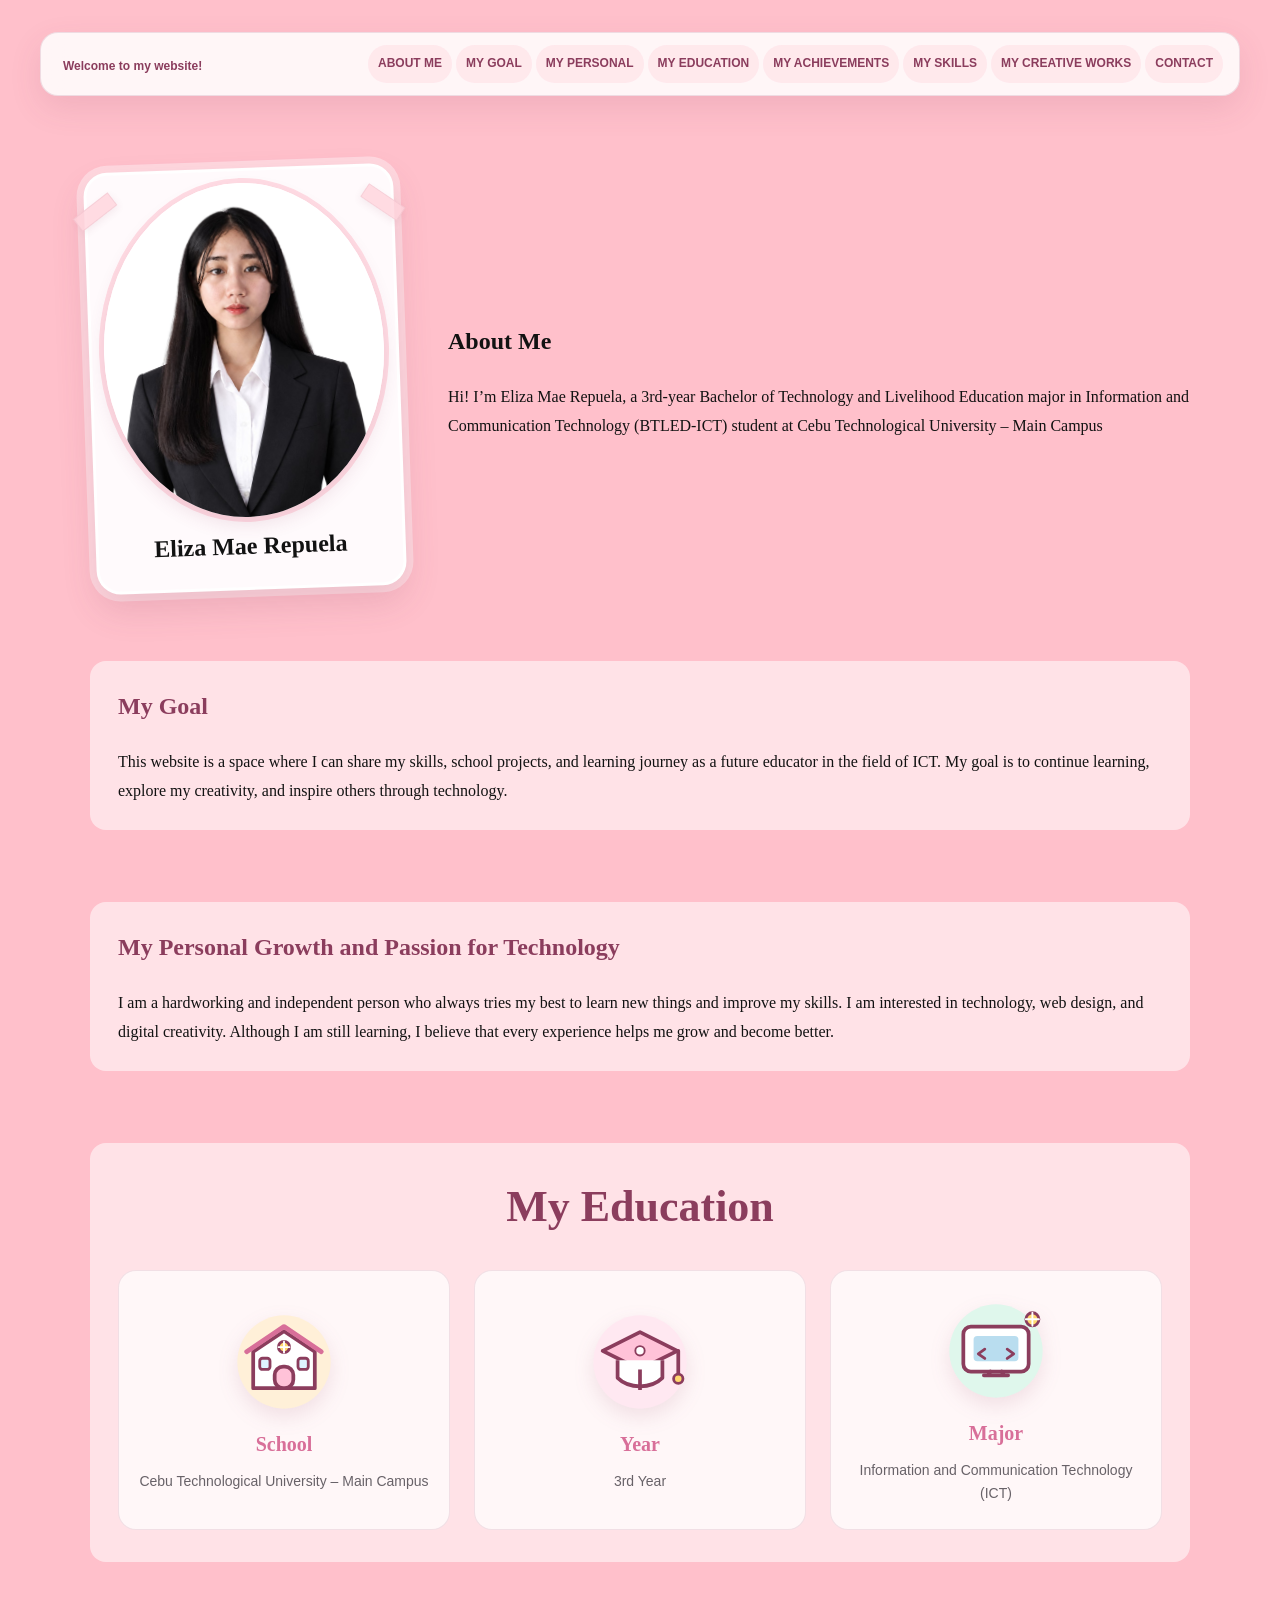
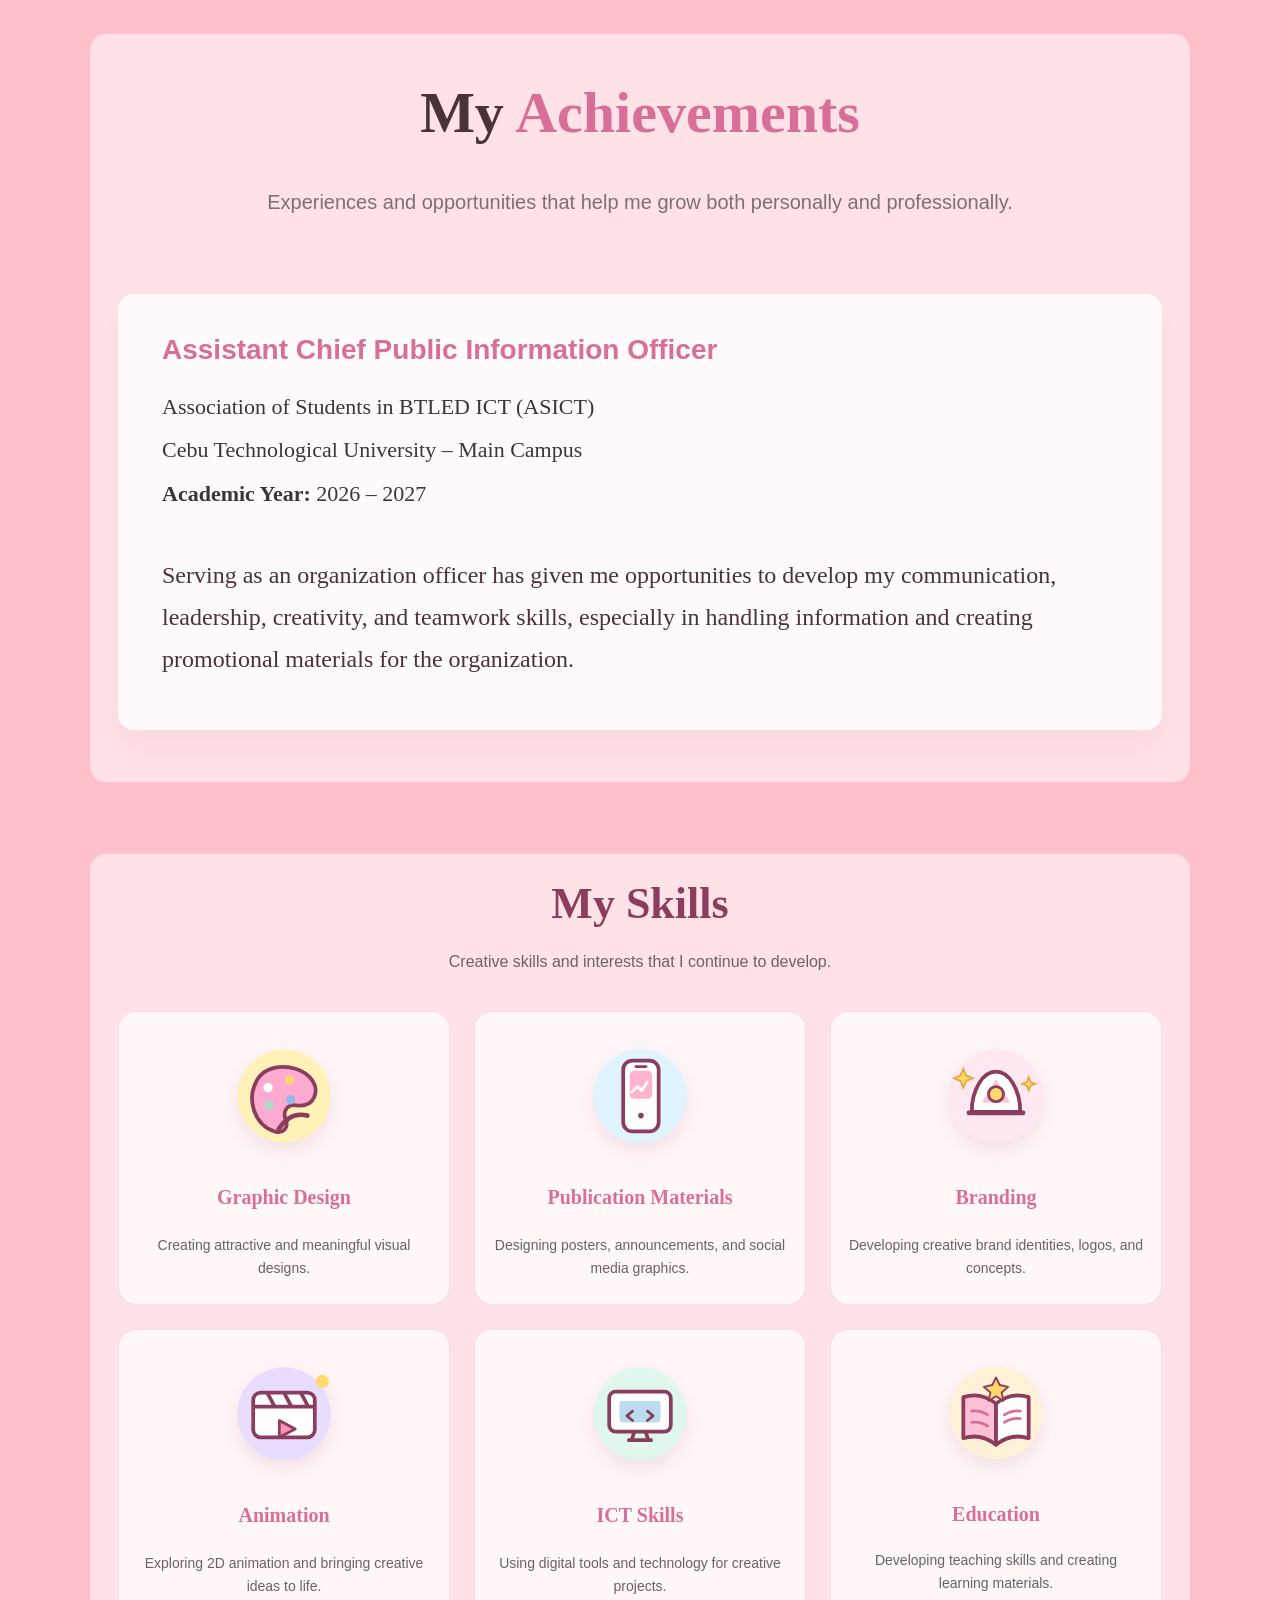
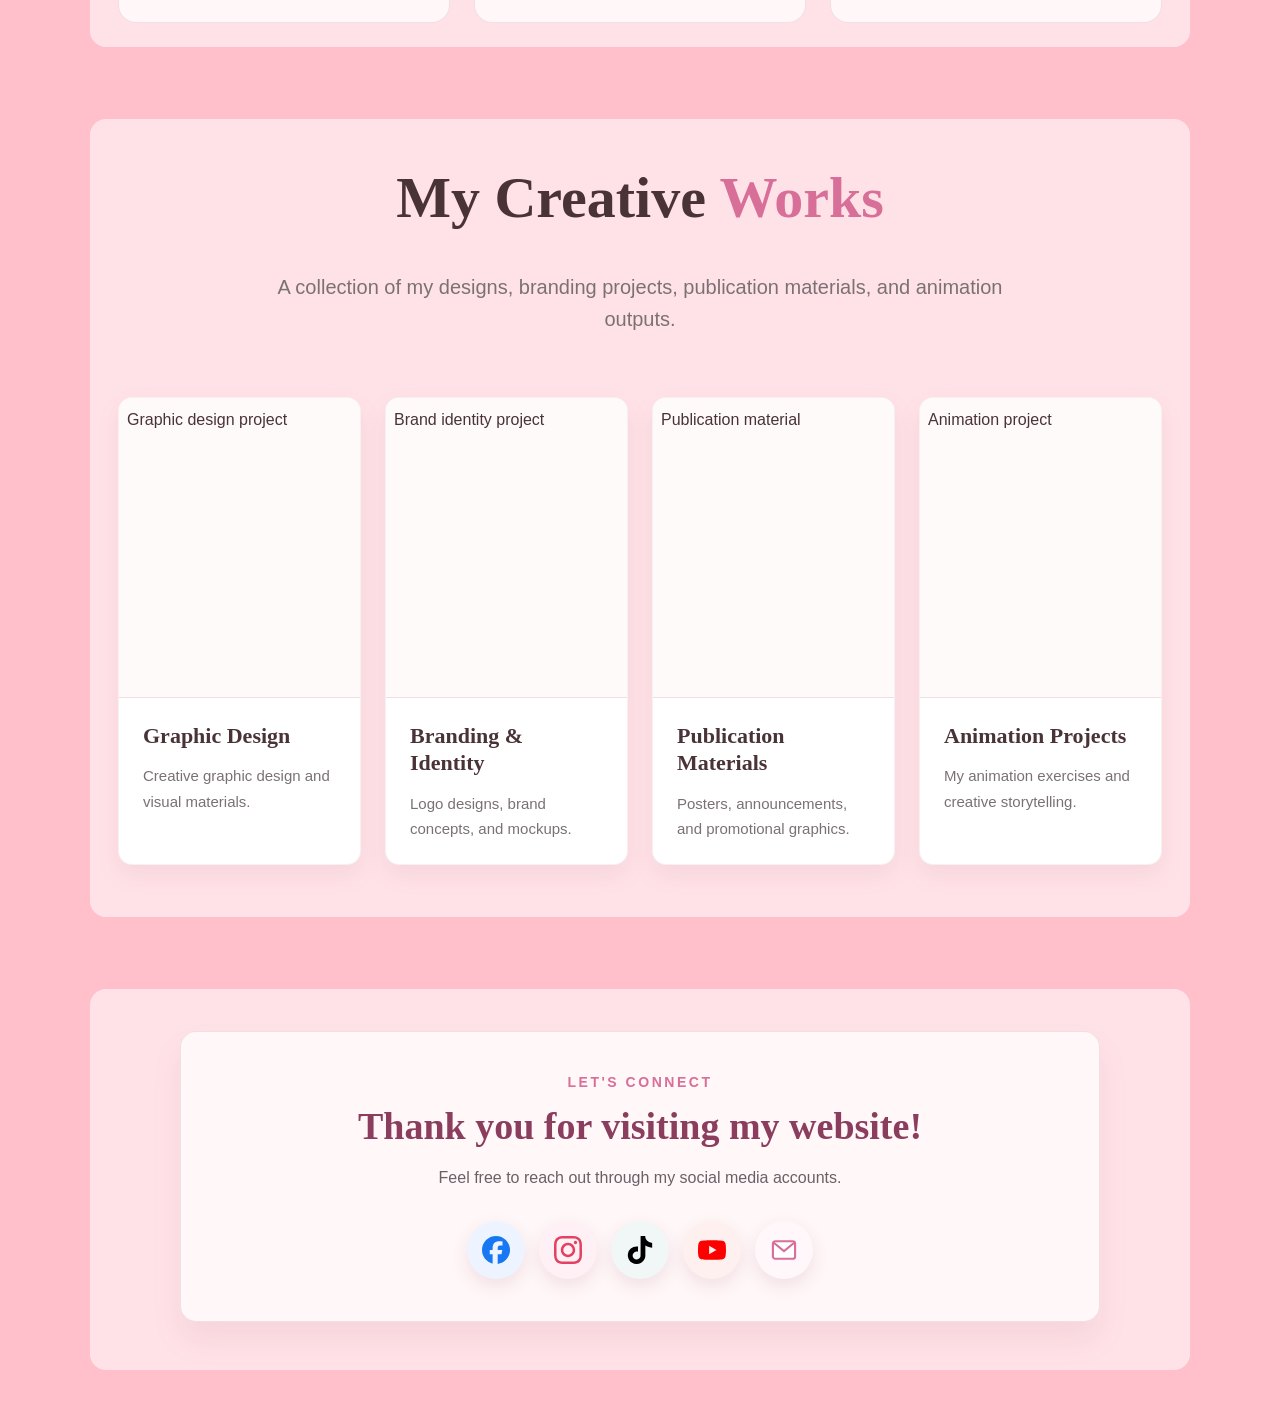
==== index.html @ d1cd8d4f "Add GitHub Pages entry page" ====
<!doctype html>
<html lang="en">
<head>
    <meta charset="utf-8">
    <meta name="viewport" content="width=device-width, initial-scale=1">
    <meta http-equiv="refresh" content="0; url=Eliza/Eliza.html">
    <title>Eliza Mae Repuela</title>
</head>
<body>
    <p><a href="Eliza/Eliza.html">Open Eliza Mae Repuela's website</a></p>
</body>
</html>
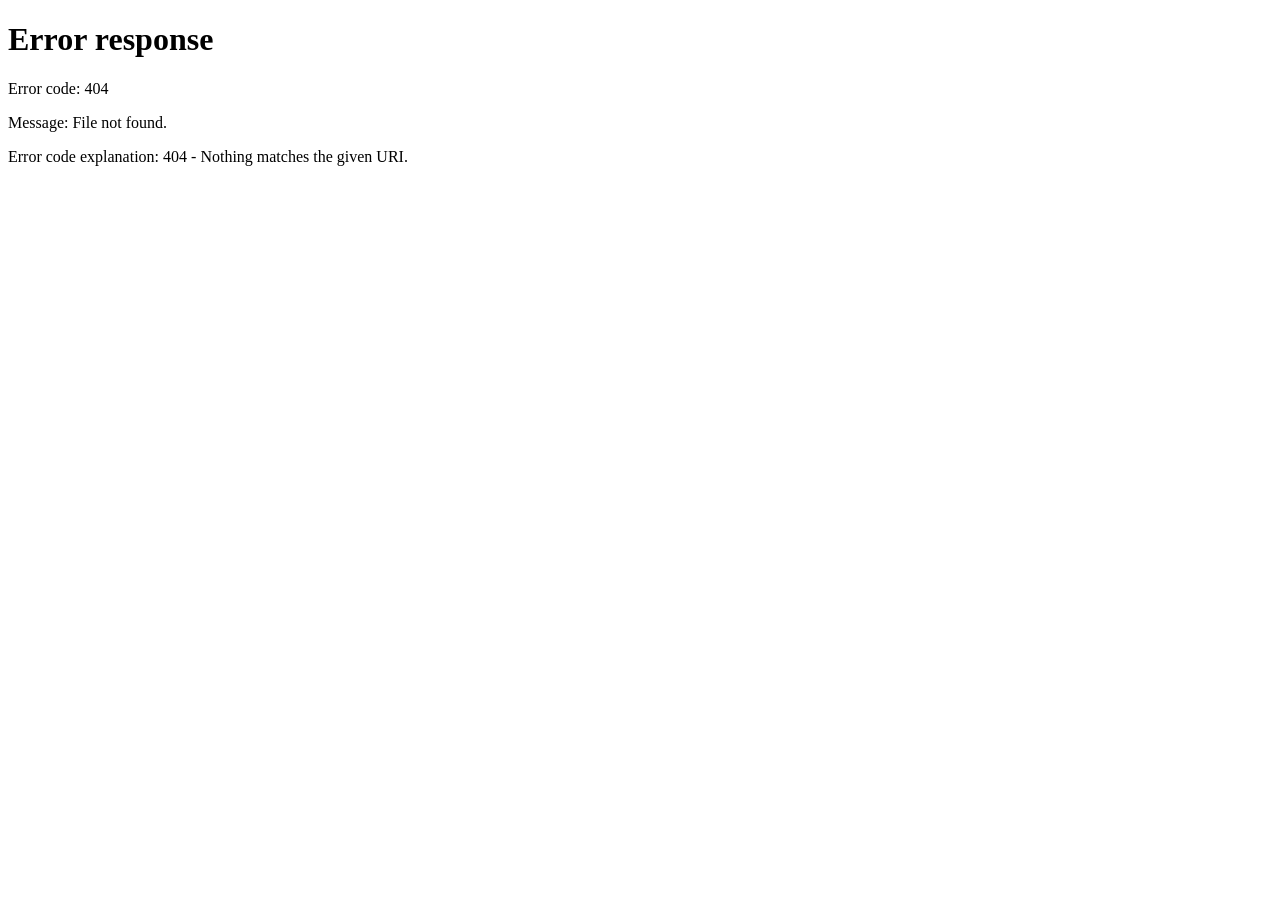
==== commit 51ce760f: "Fix portfolio redirect Co-authored-by: Copilot <223556219+Copilot@users.noreply.github.com>" ====
--- a/index.html
+++ b/index.html
@@ -3,10 +3,10 @@
 <head>
     <meta charset="utf-8">
     <meta name="viewport" content="width=device-width, initial-scale=1">
-    <meta http-equiv="refresh" content="0; url=Eliza/Eliza.html">
+    <meta http-equiv="refresh" content="0; url=Eliza/eliza.html">
     <title>Eliza Mae Repuela</title>
 </head>
 <body>
-    <p><a href="Eliza/Eliza.html">Open Eliza Mae Repuela's website</a></p>
+    <p><a href="Eliza/eliza.html">Open Eliza Mae Repuela's website</a></p>
 </body>
 </html>
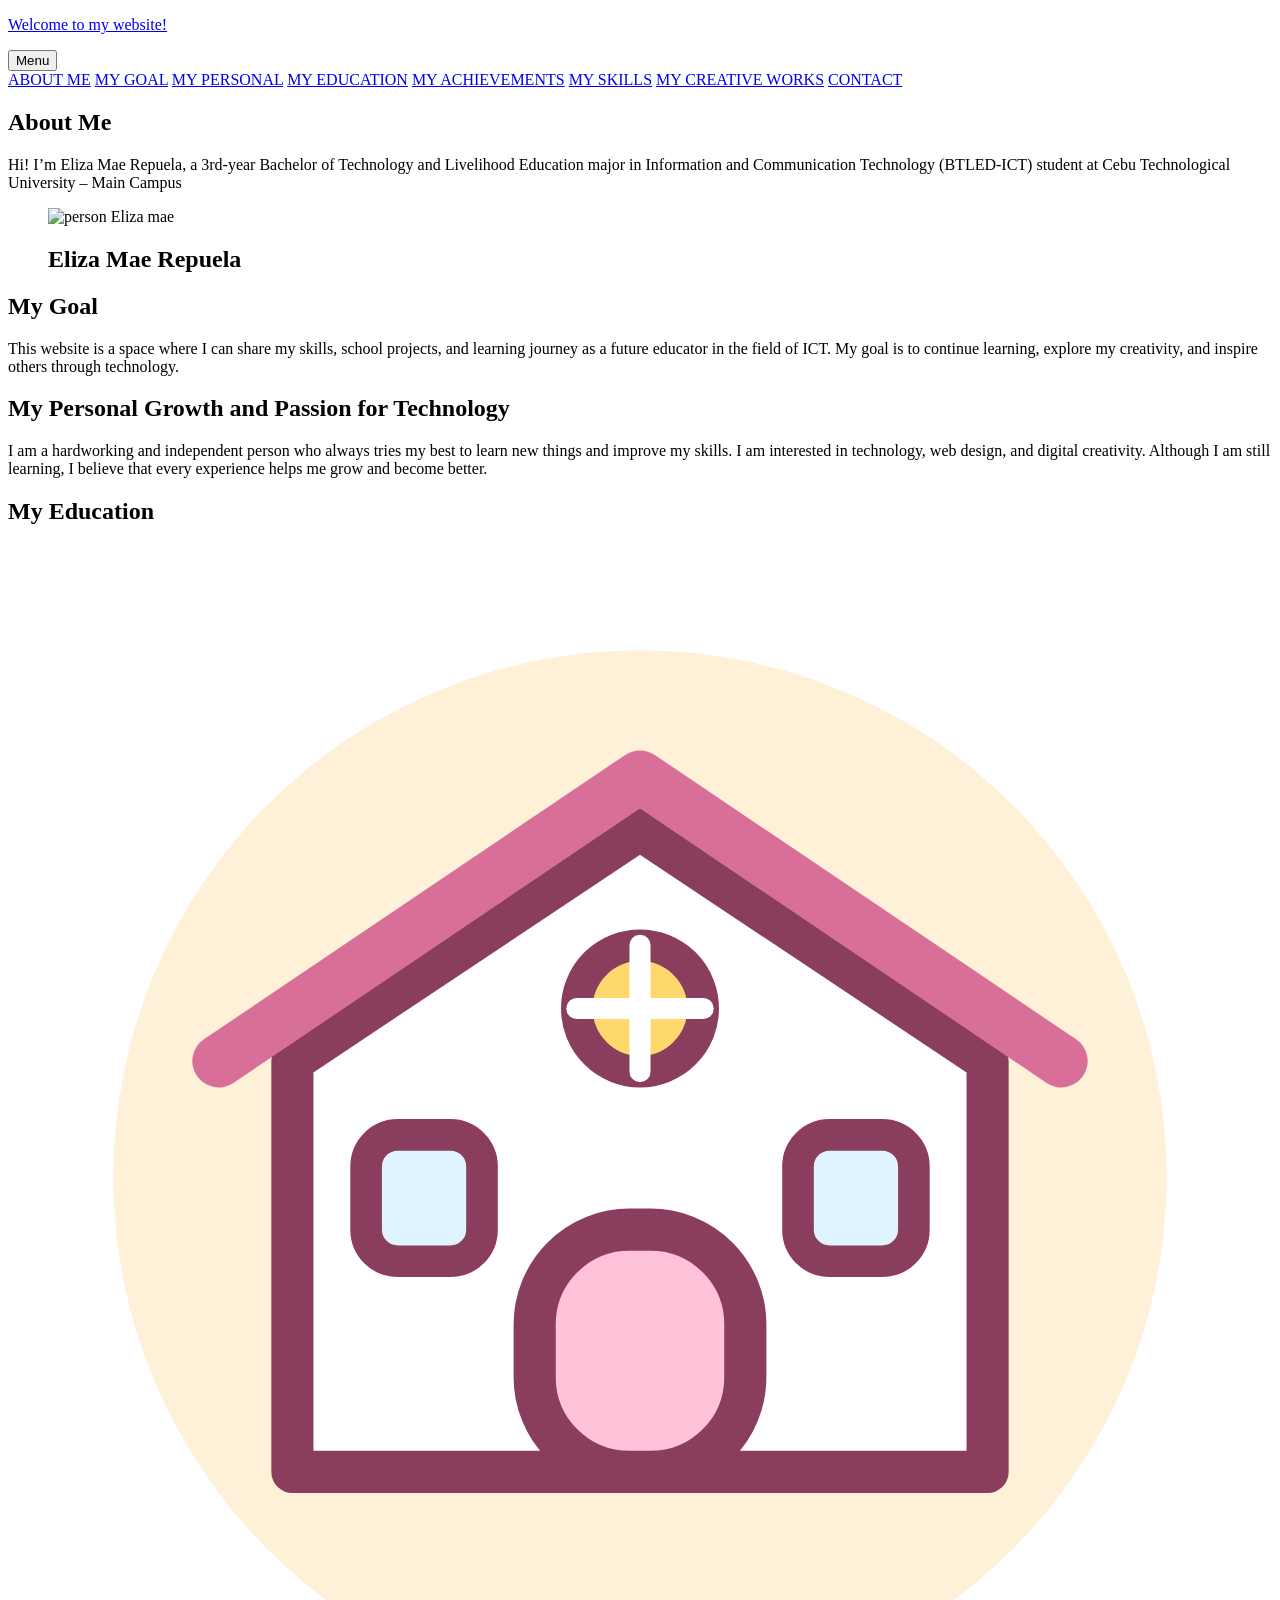
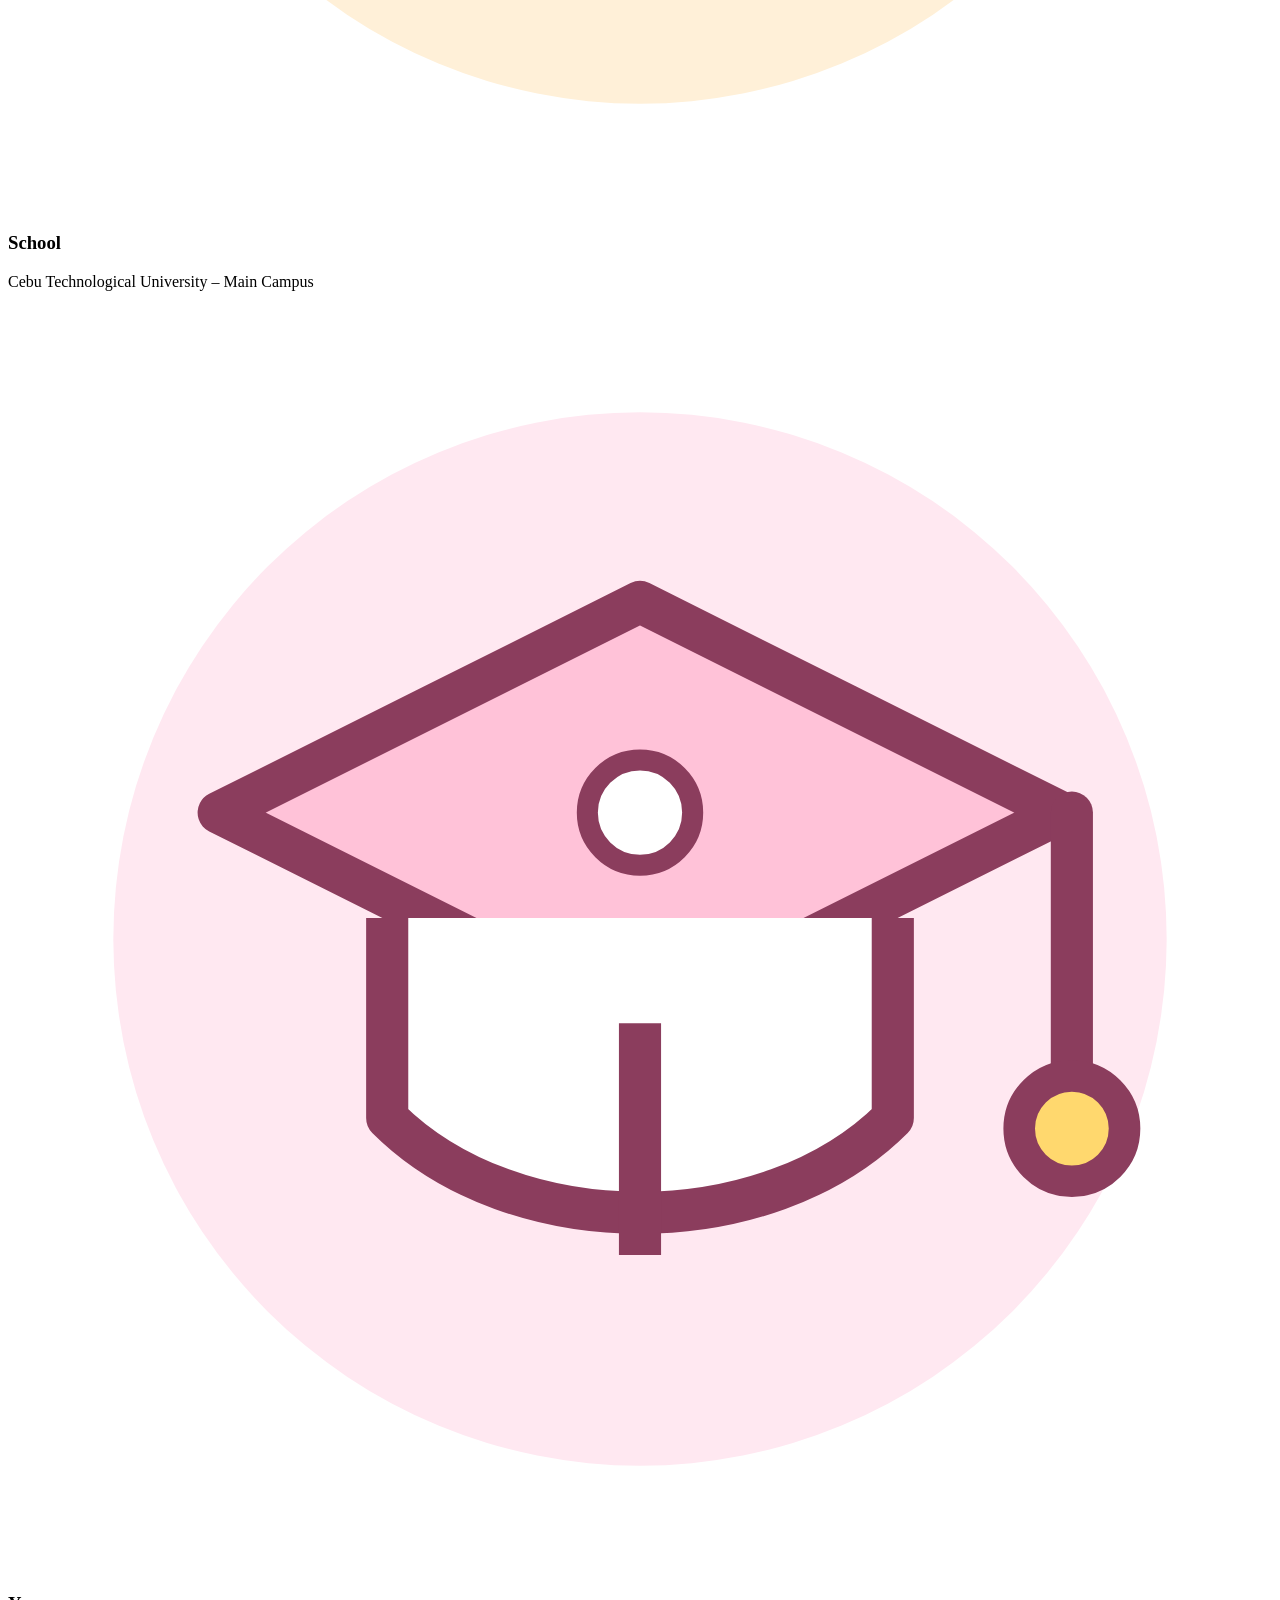
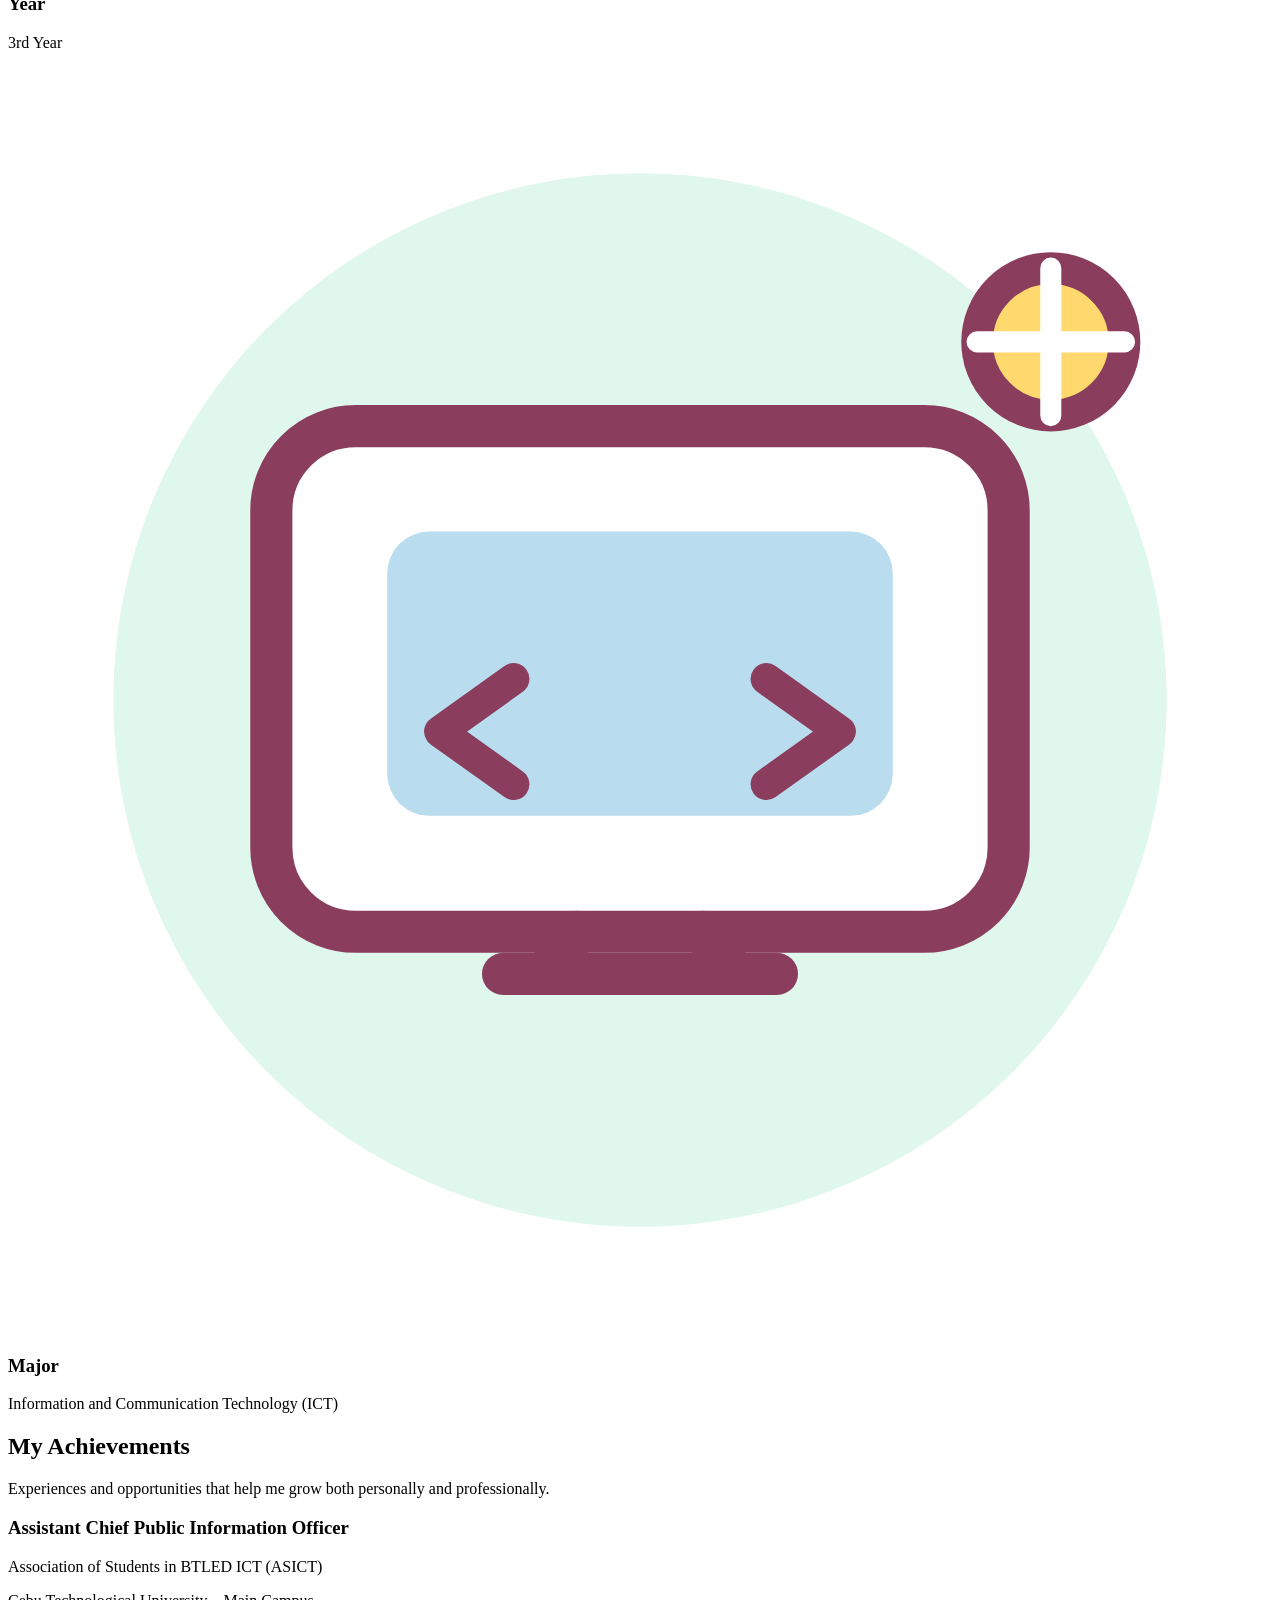
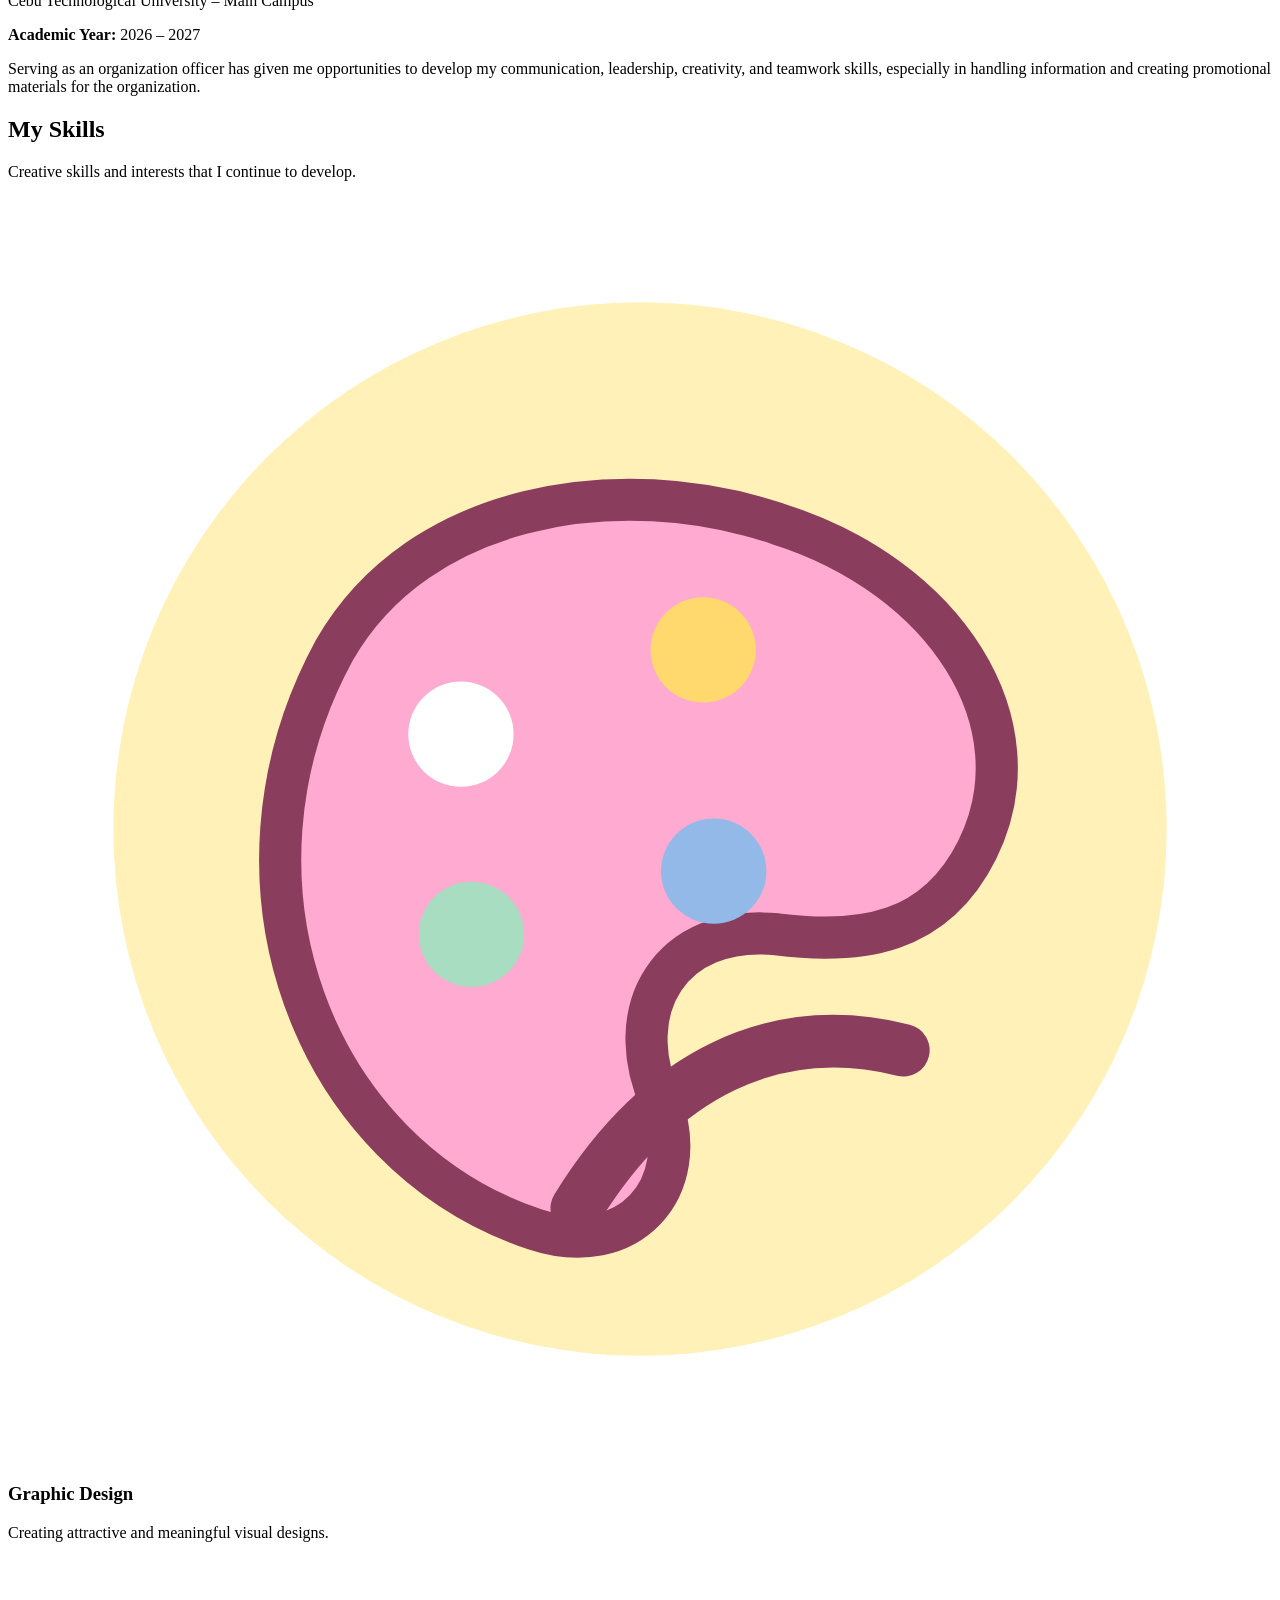
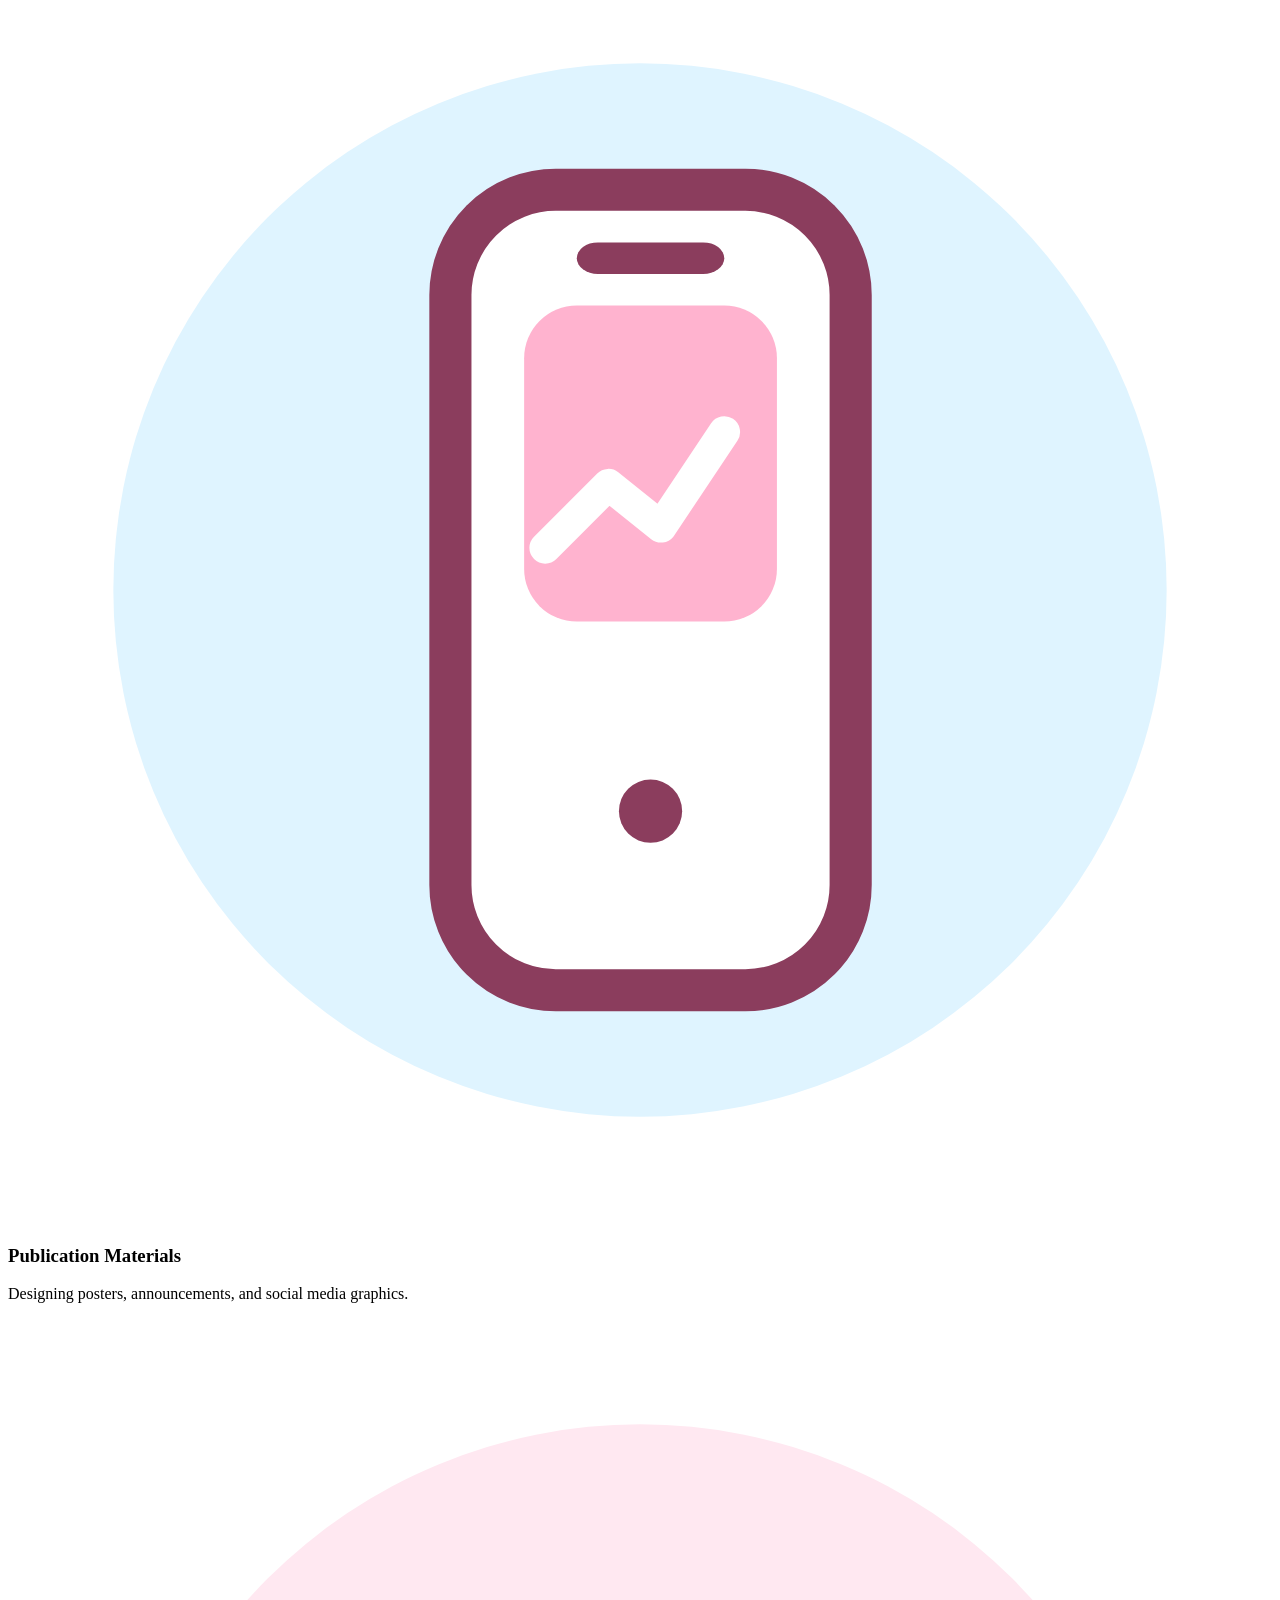
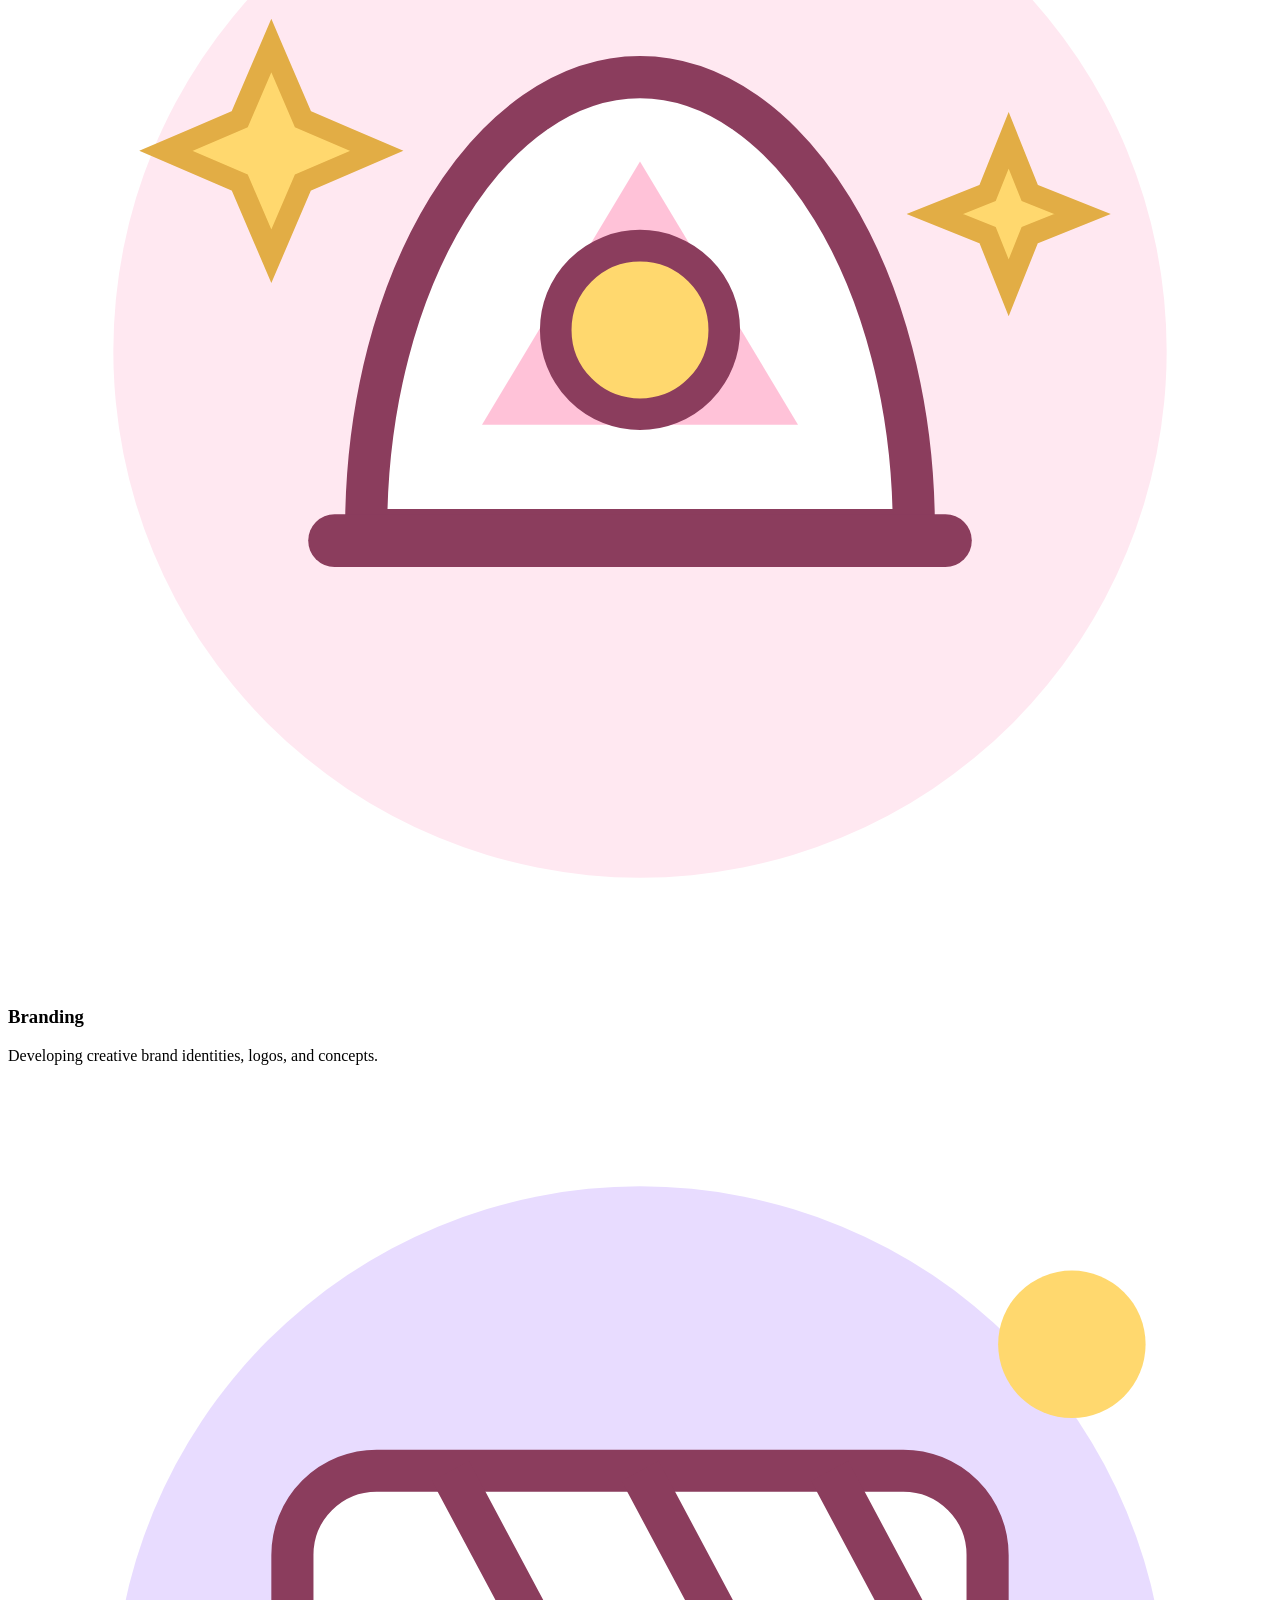
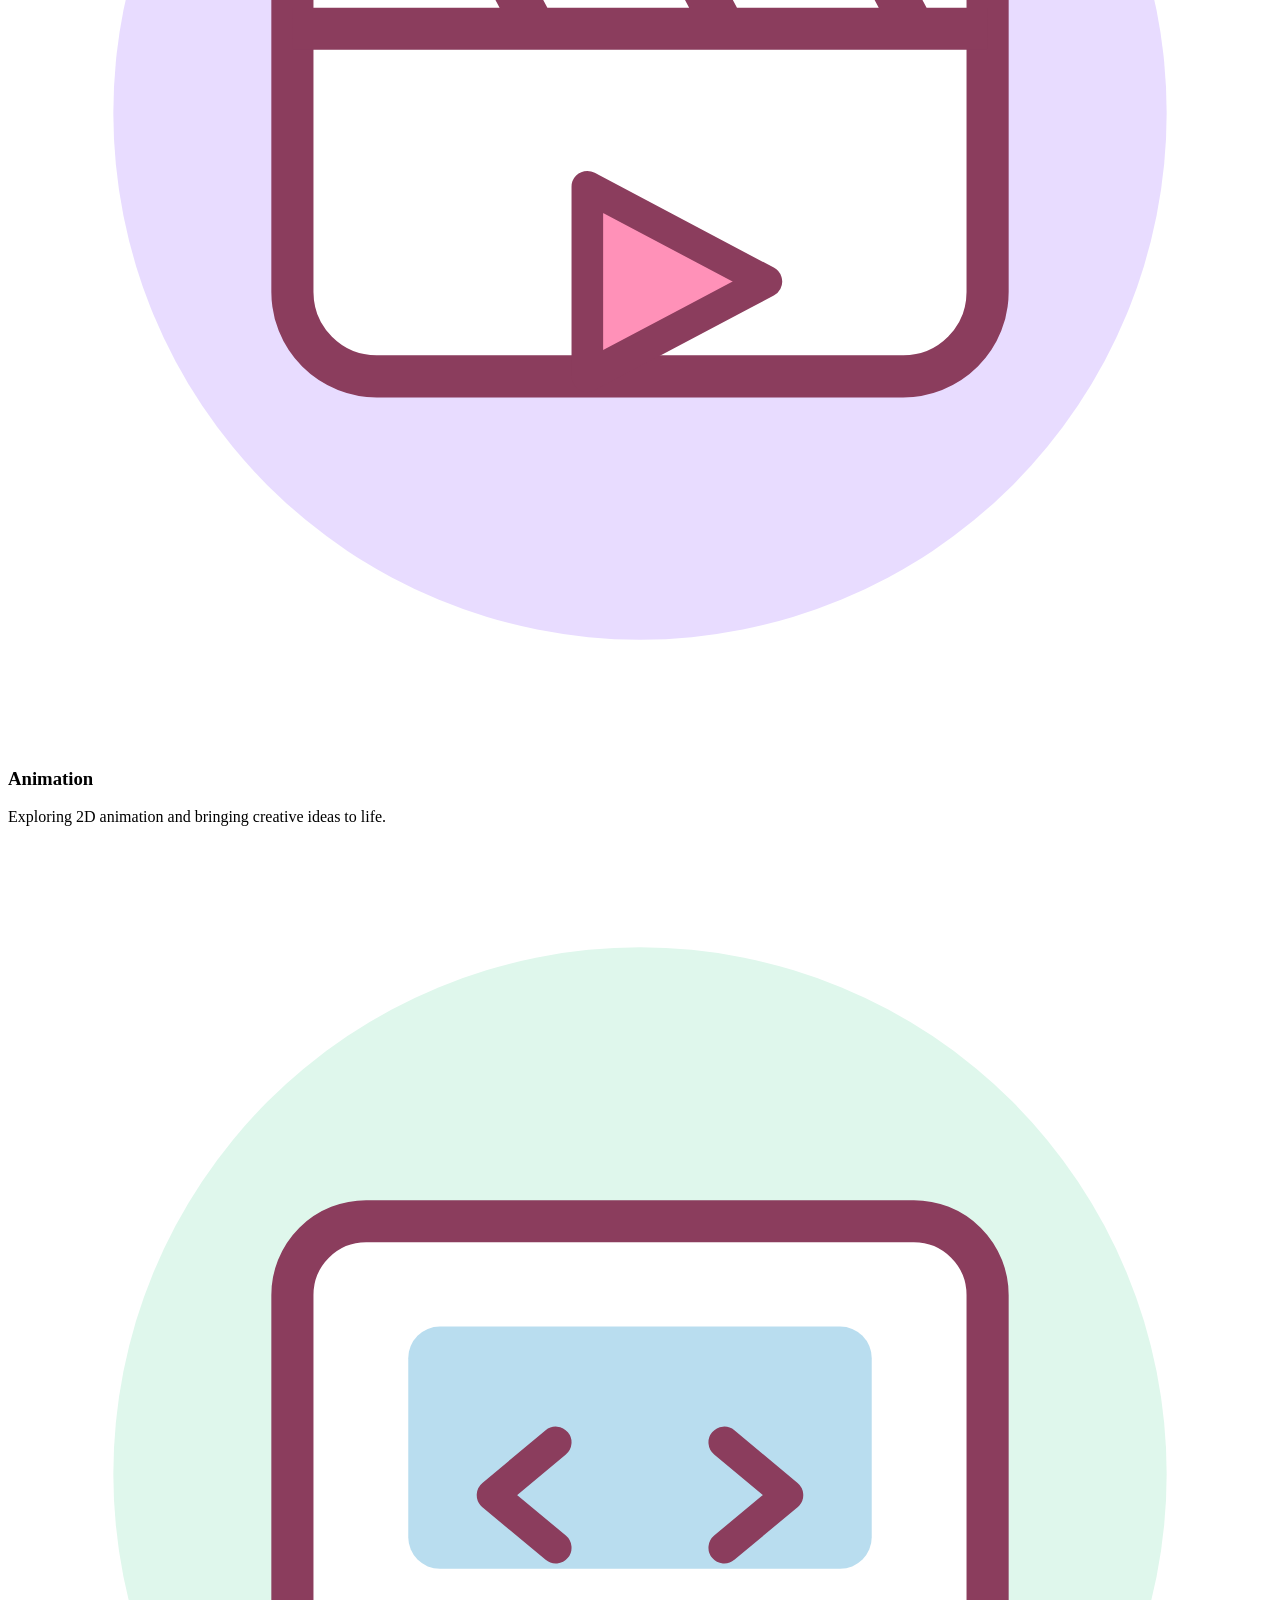
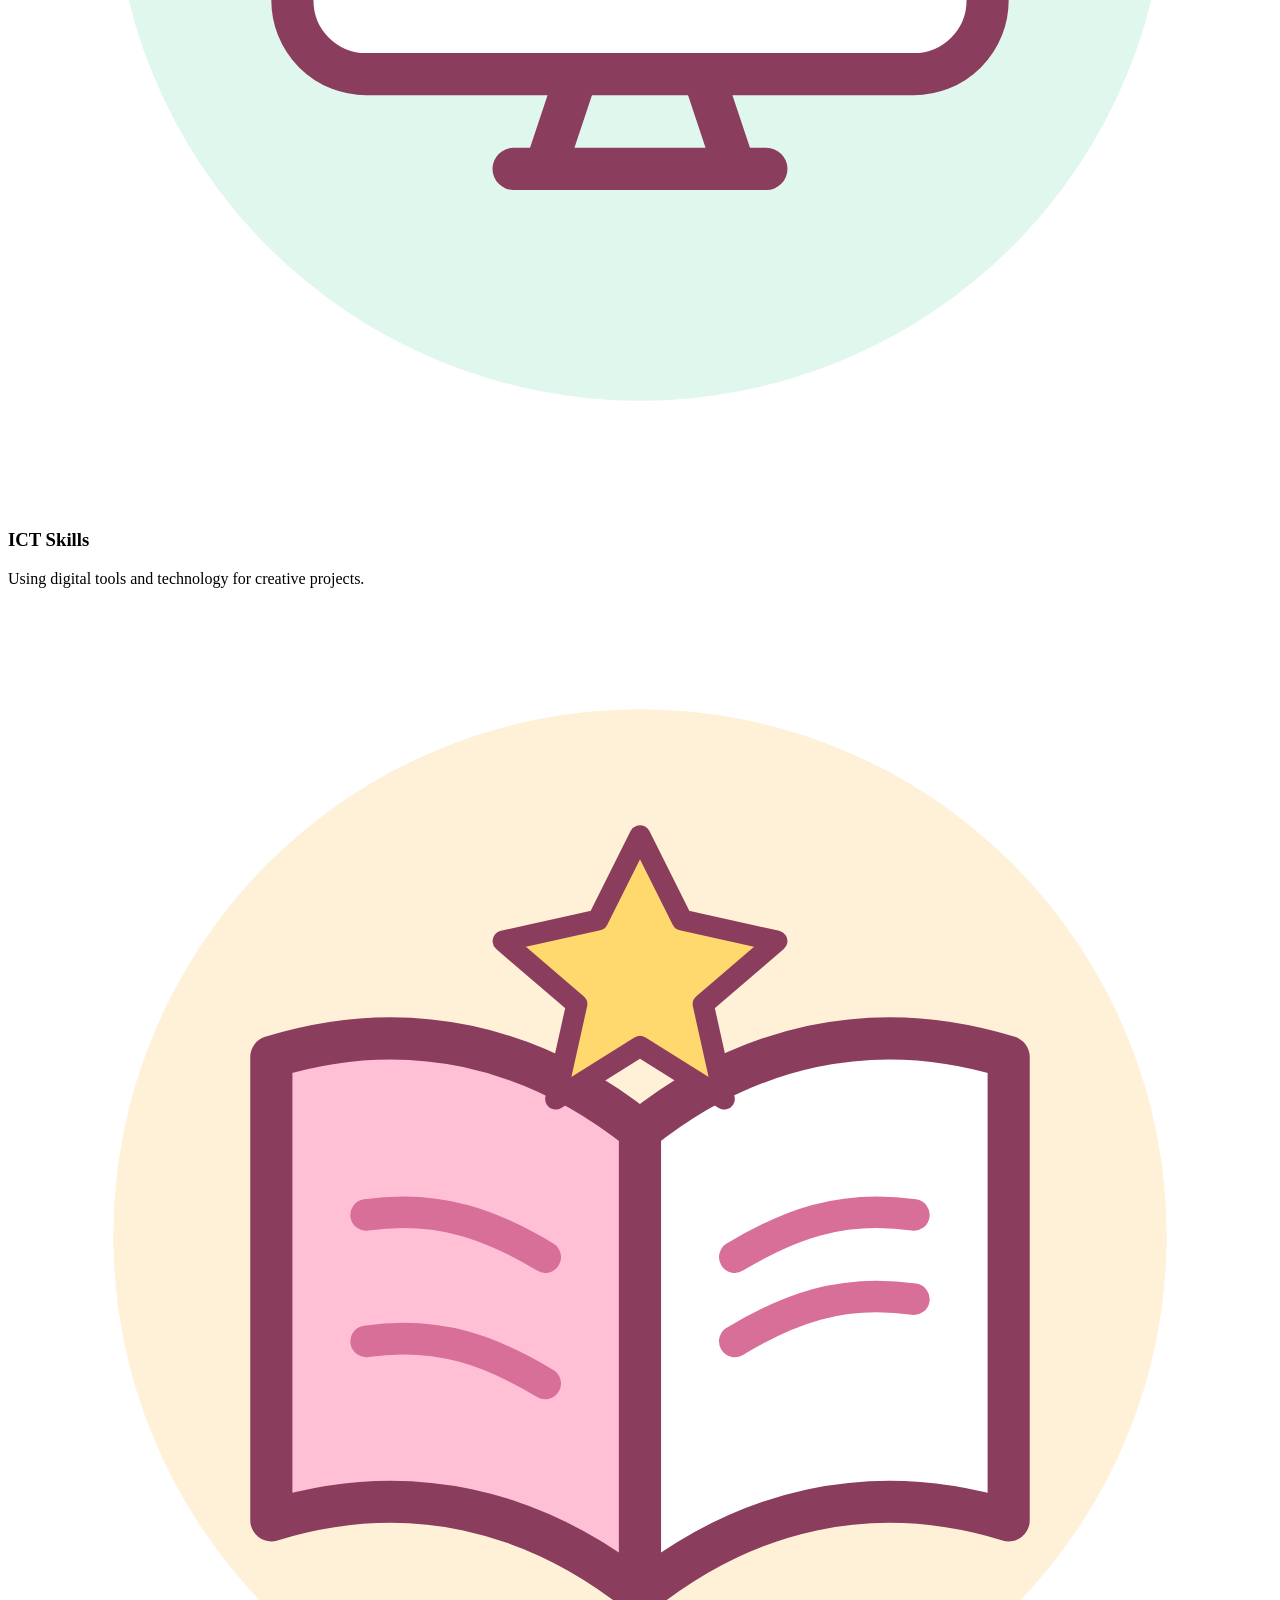
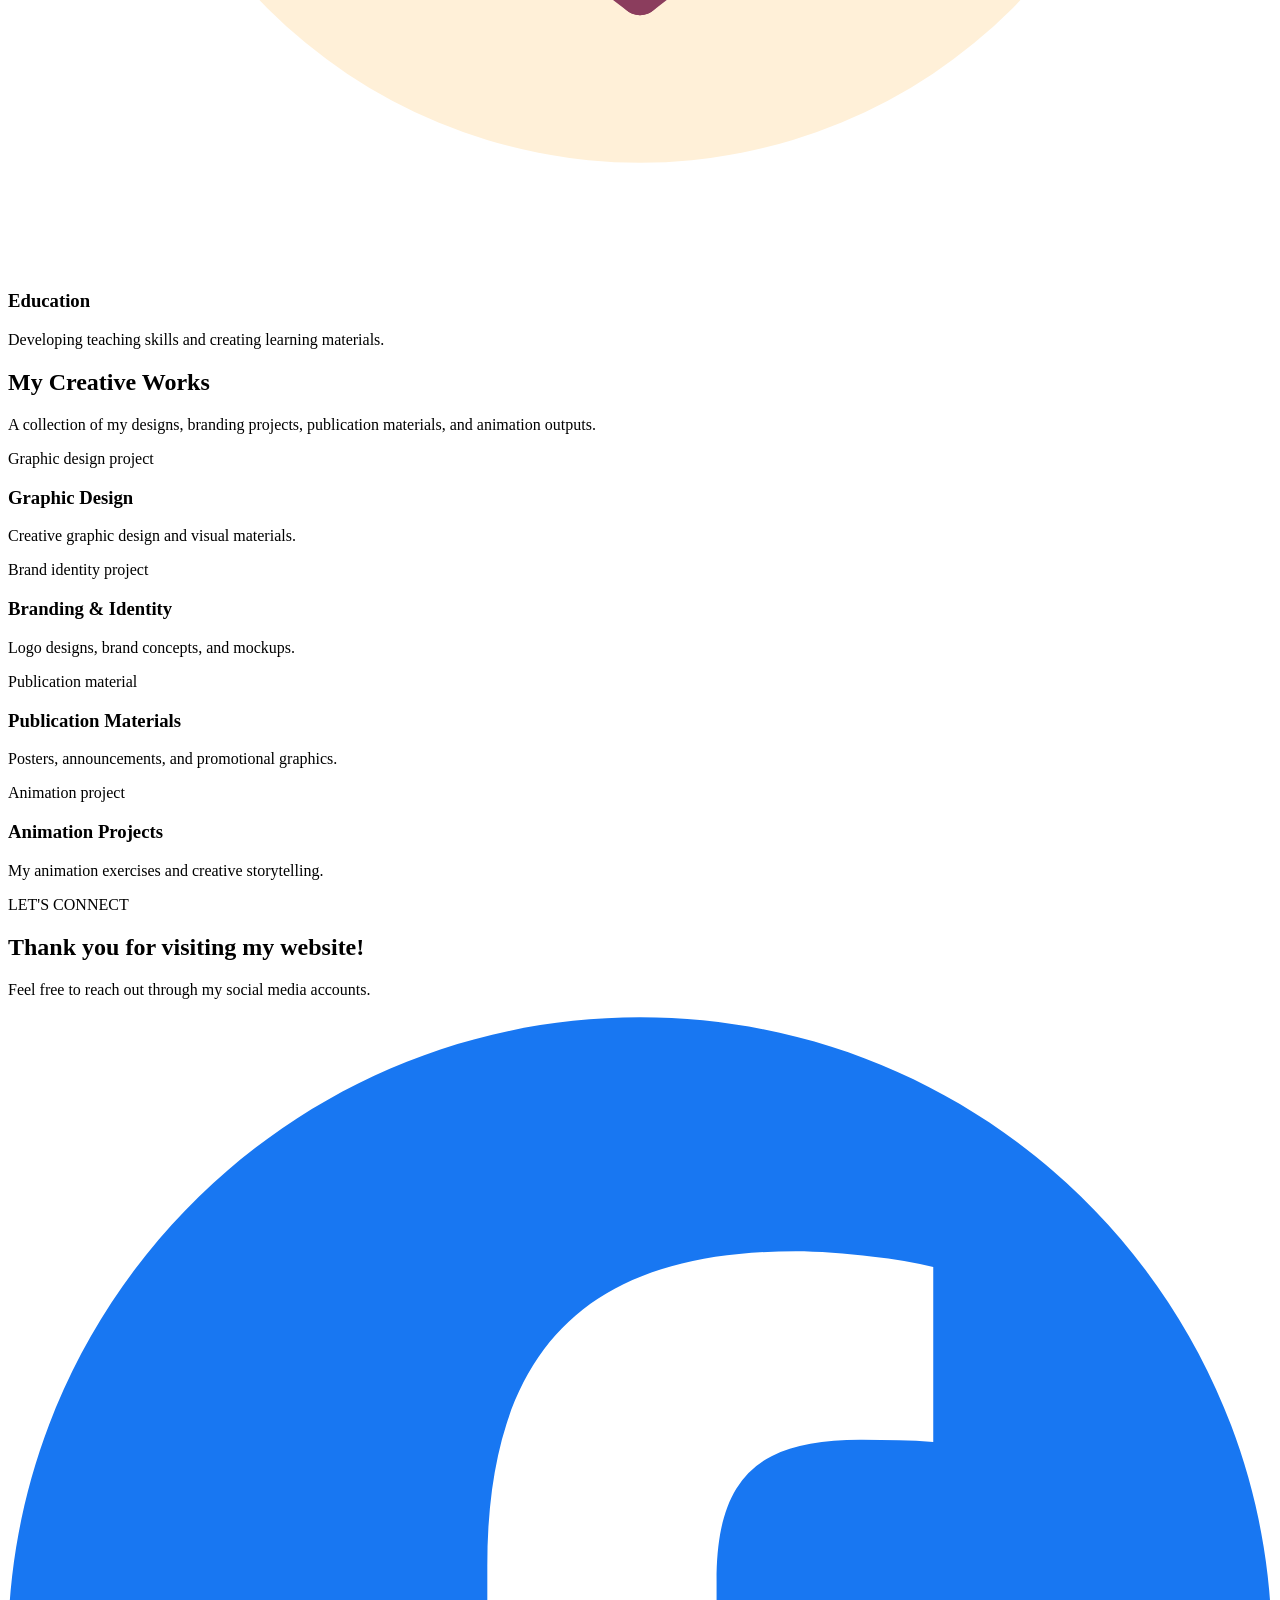
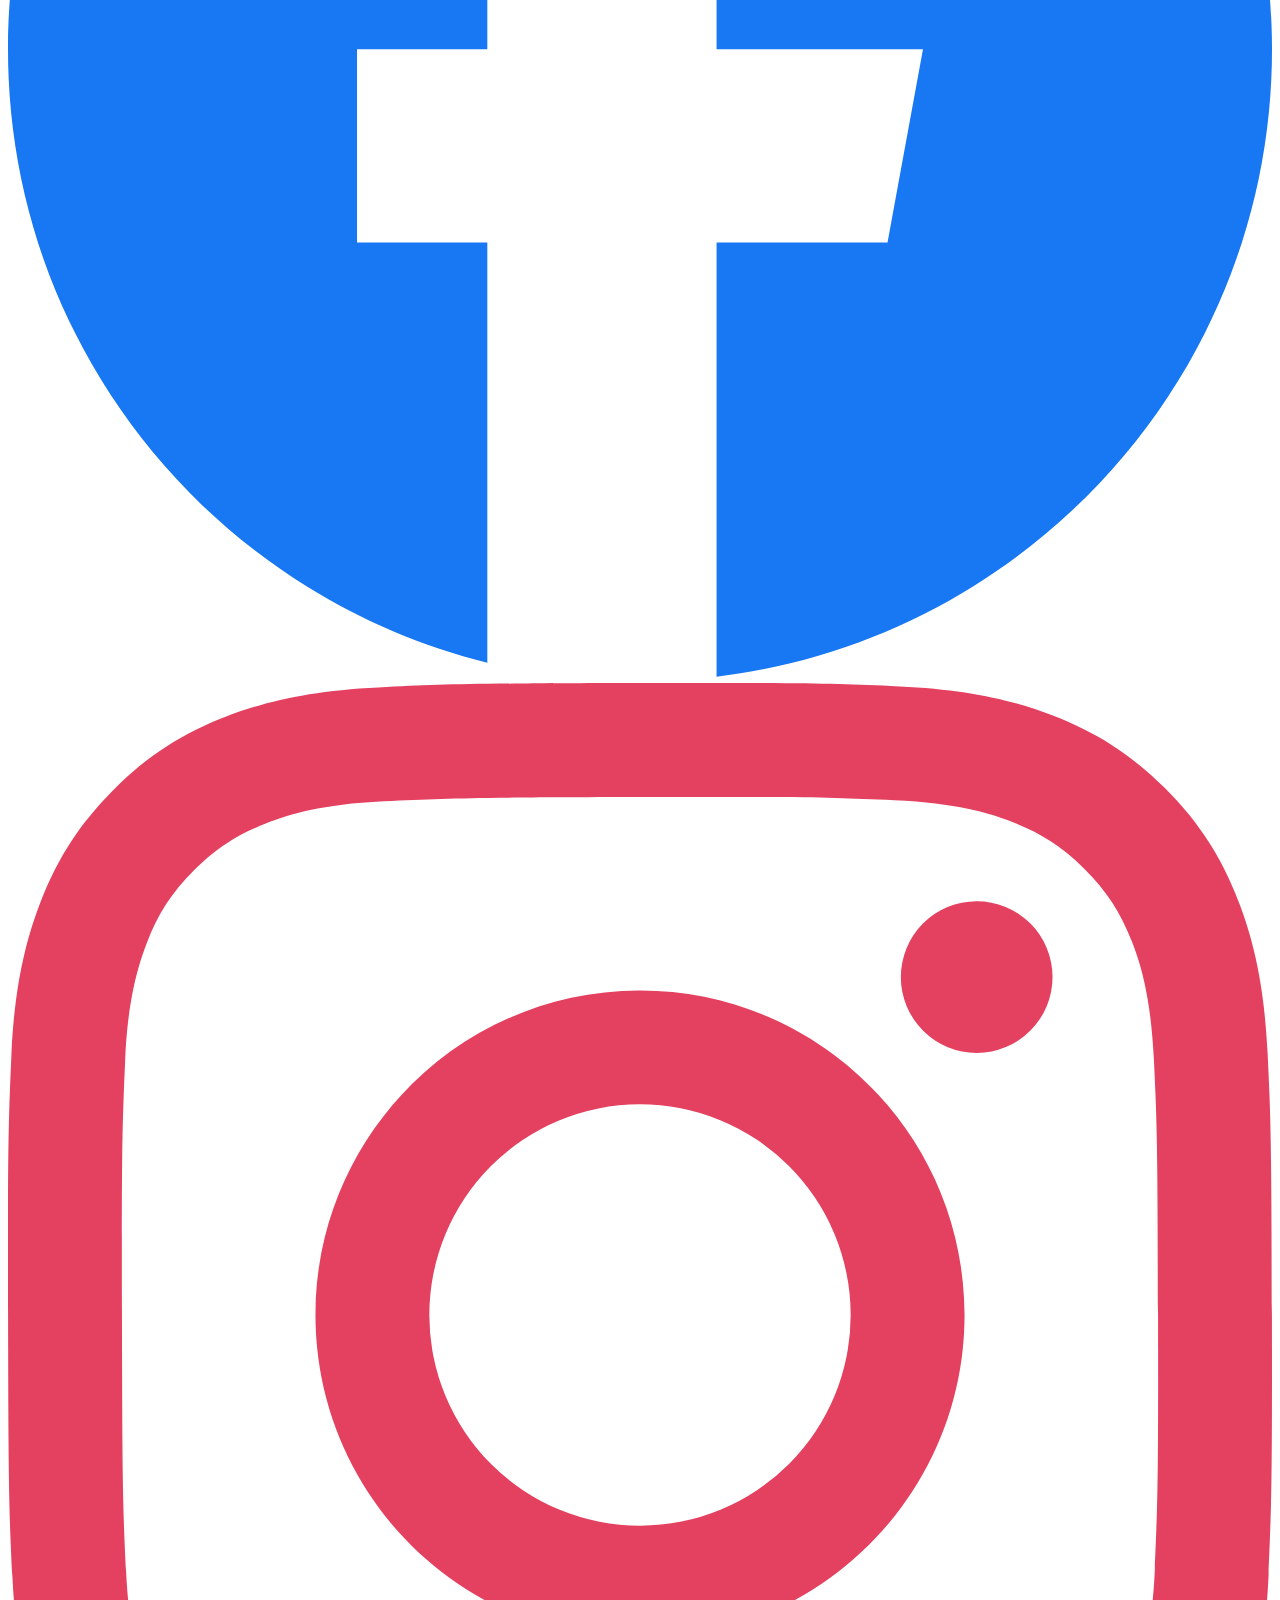
==== commit 3f0ad0d4: "Fix Pages redirect filename casing" ====
--- a/index.html
+++ b/index.html
@@ -3,10 +3,10 @@
 <head>
     <meta charset="utf-8">
     <meta name="viewport" content="width=device-width, initial-scale=1">
-    <meta http-equiv="refresh" content="0; url=Eliza/eliza.html">
+    <meta http-equiv="refresh" content="0; url=Eliza/Eliza.html">
     <title>Eliza Mae Repuela</title>
 </head>
 <body>
-    <p><a href="Eliza/eliza.html">Open Eliza Mae Repuela's website</a></p>
+    <p><a href="Eliza/Eliza.html">Open Eliza Mae Repuela's website</a></p>
 </body>
 </html>
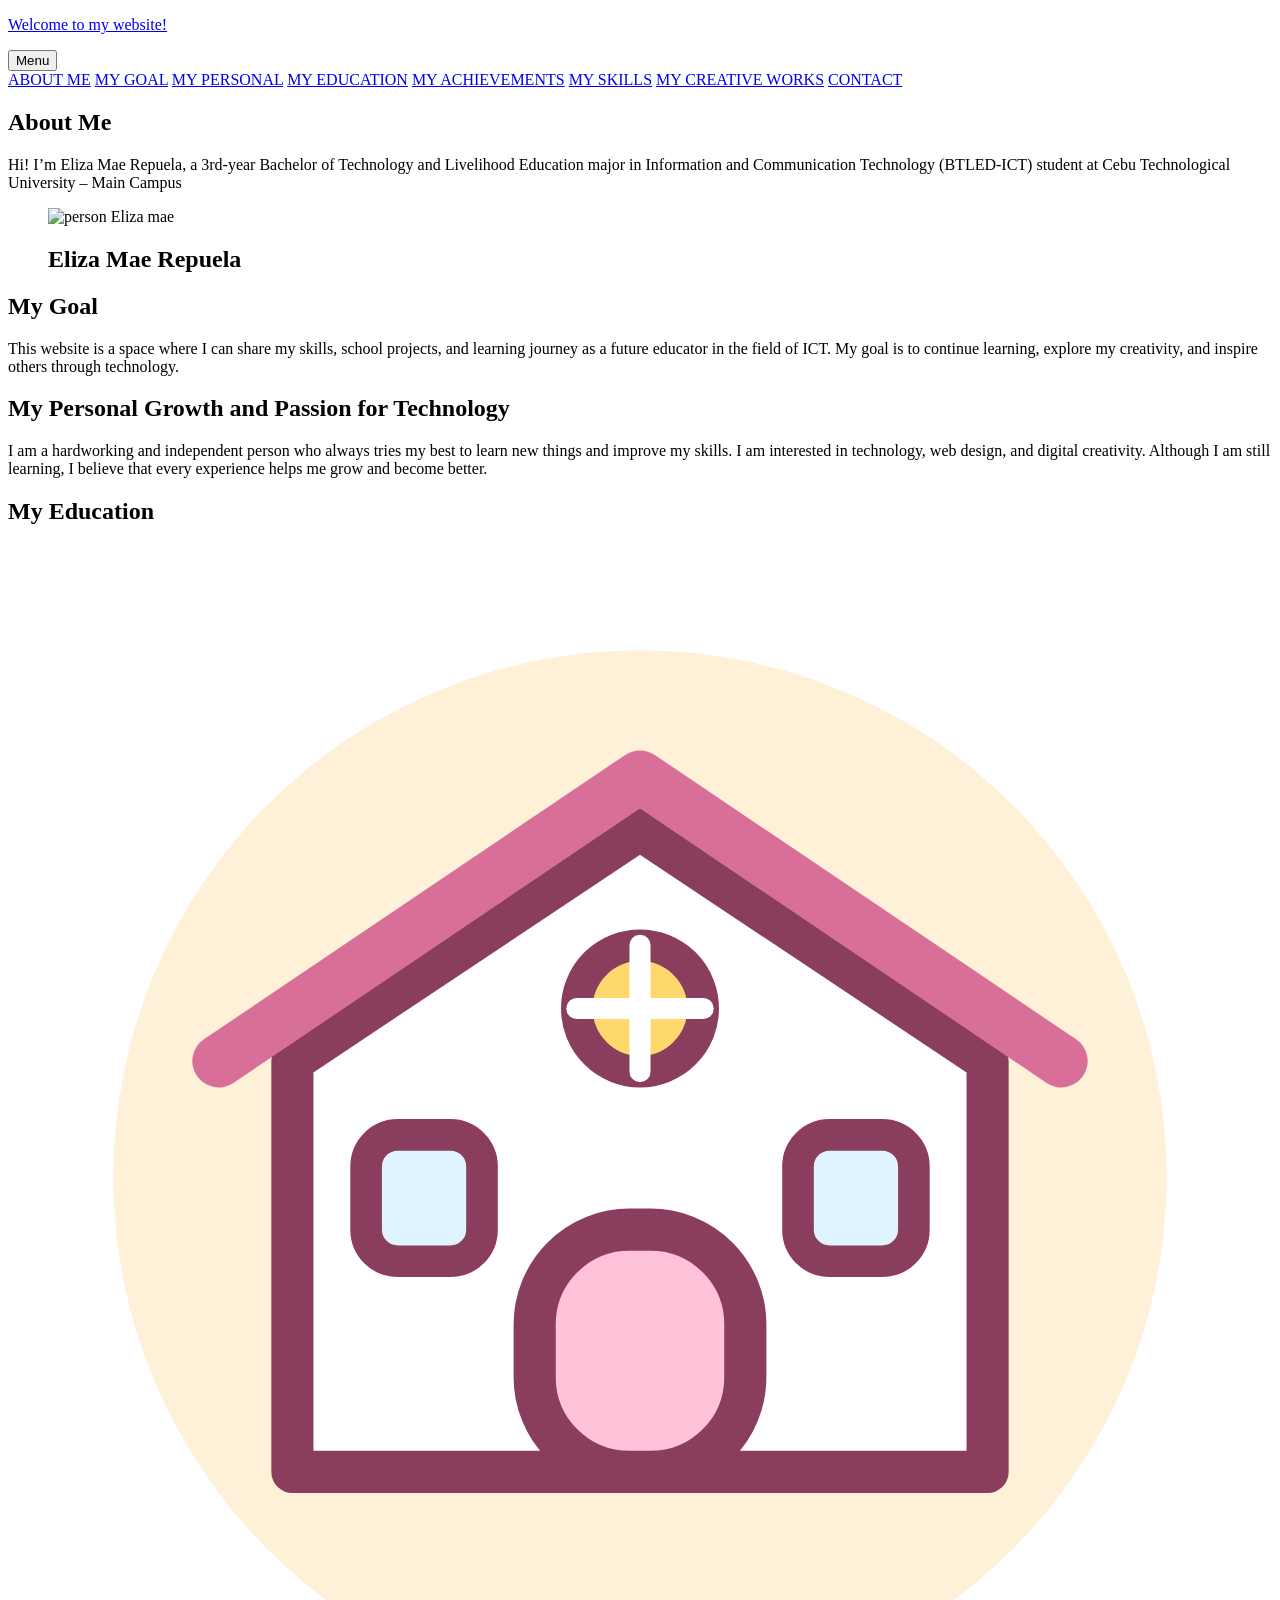
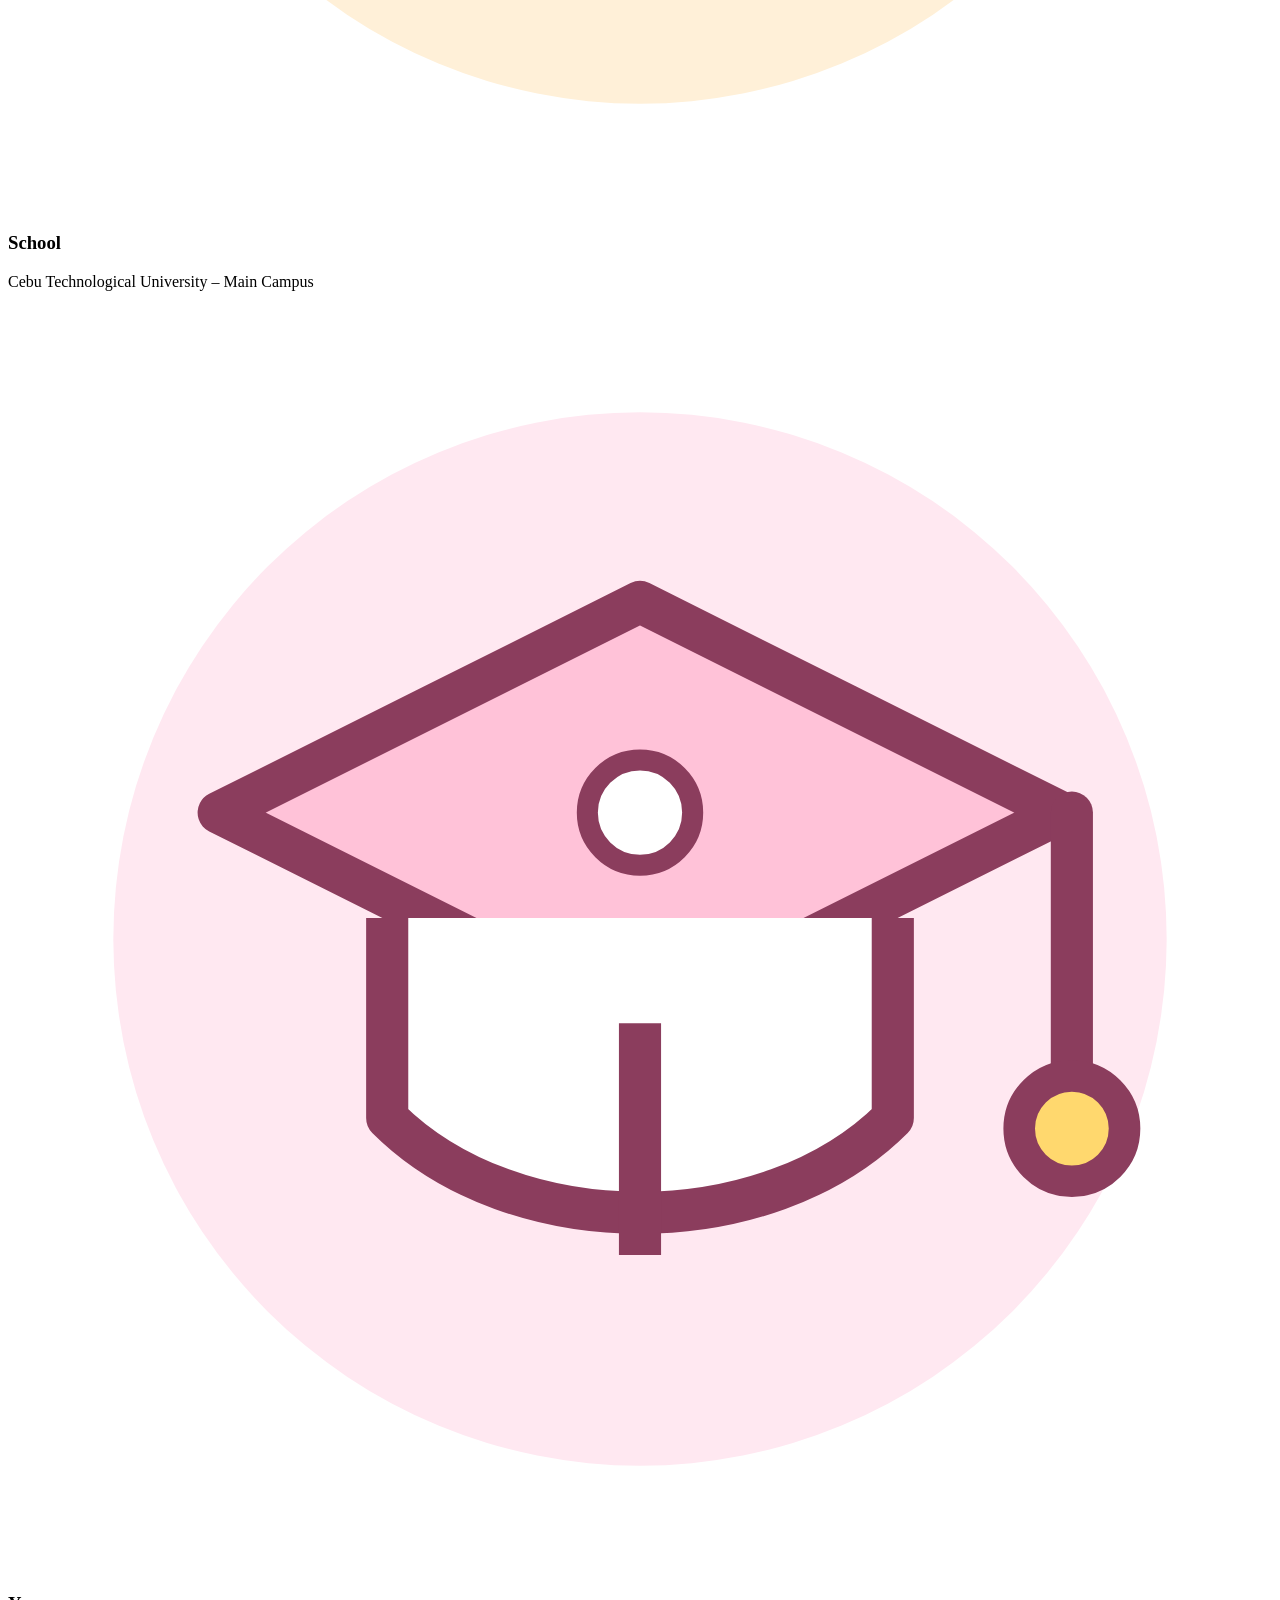
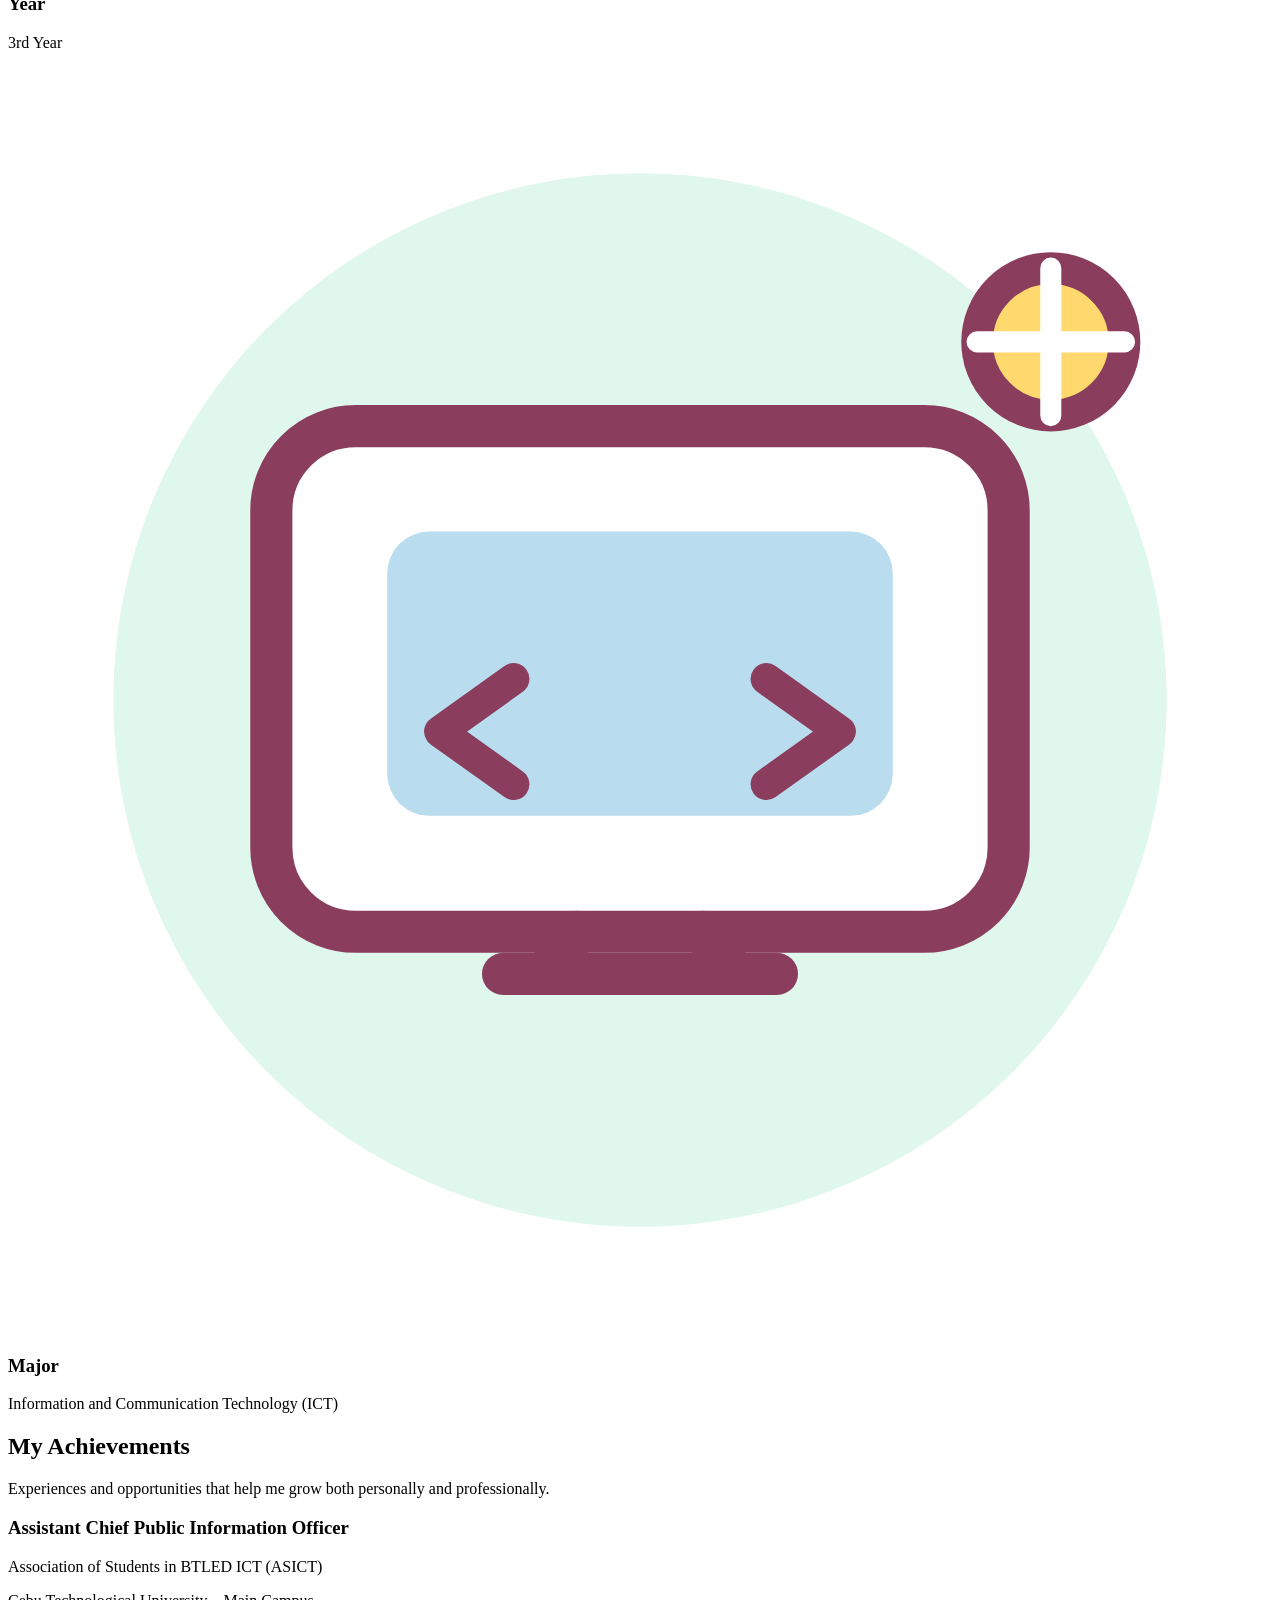
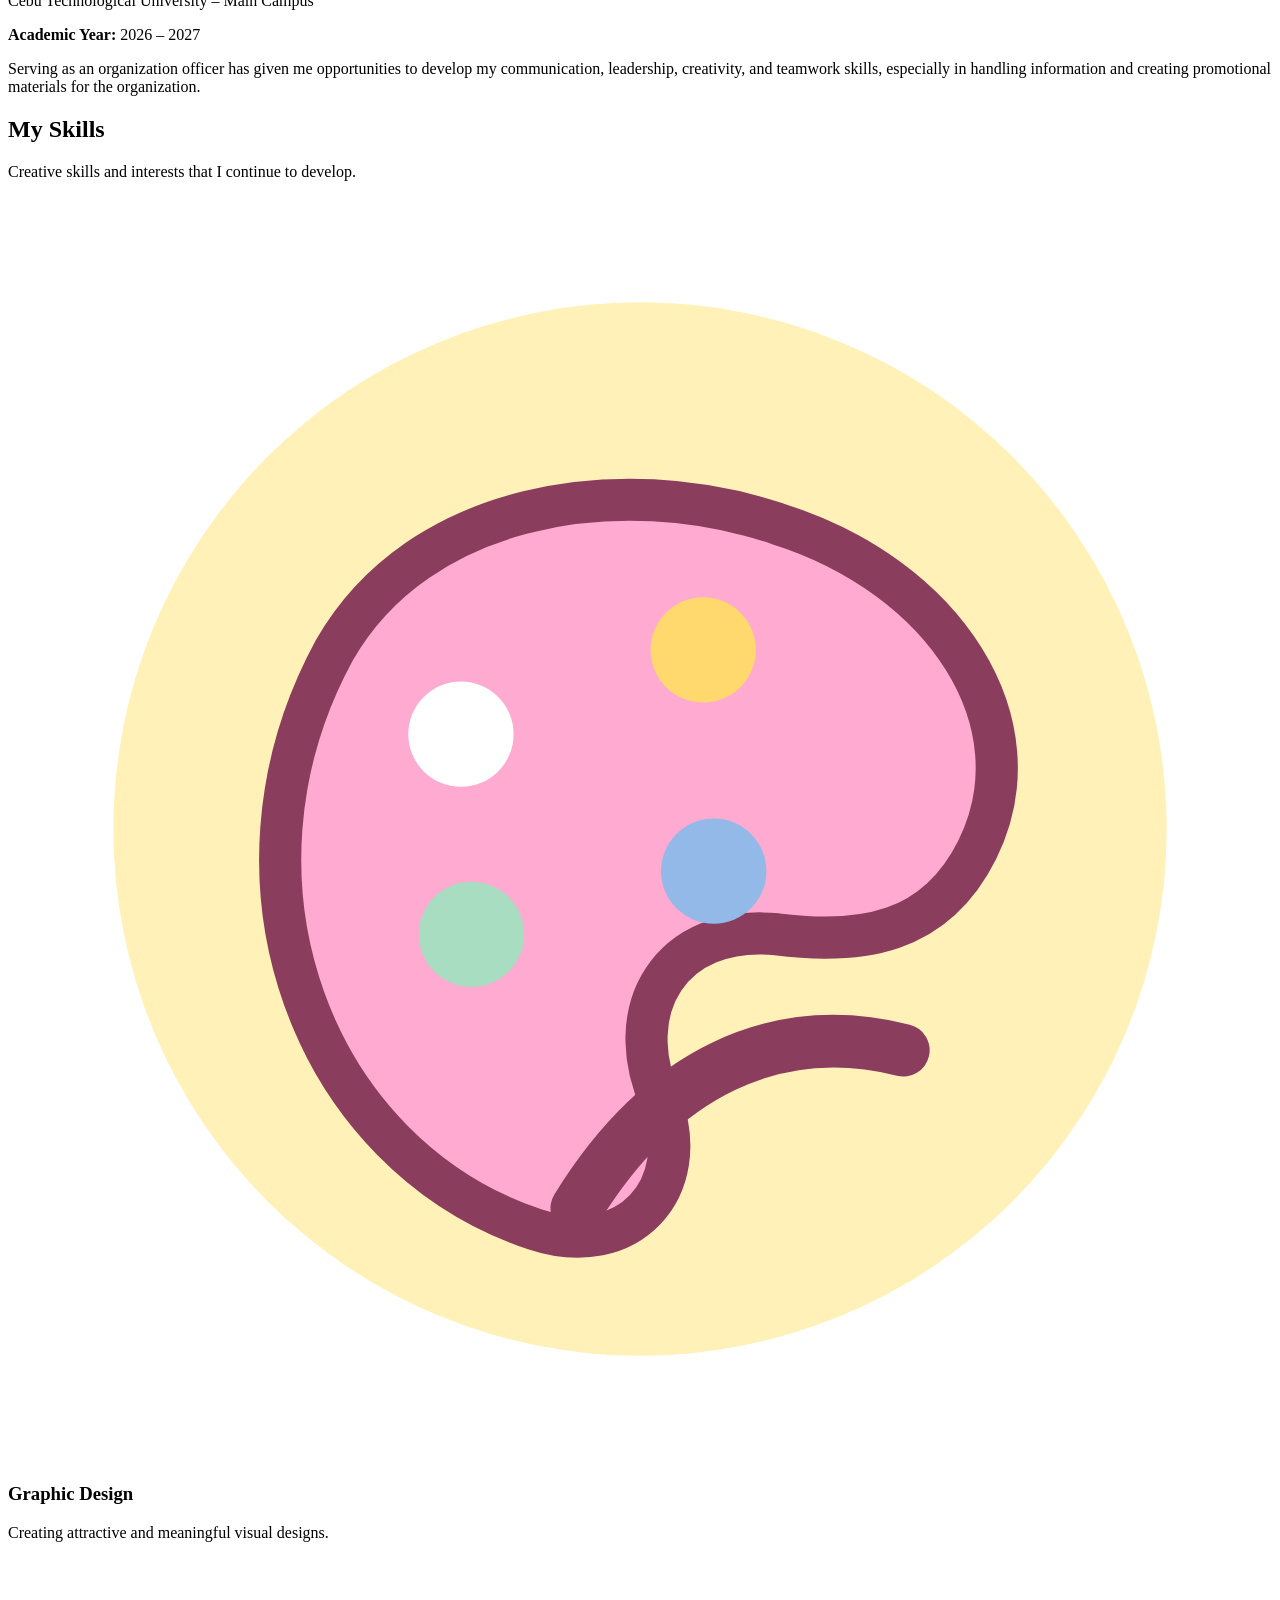
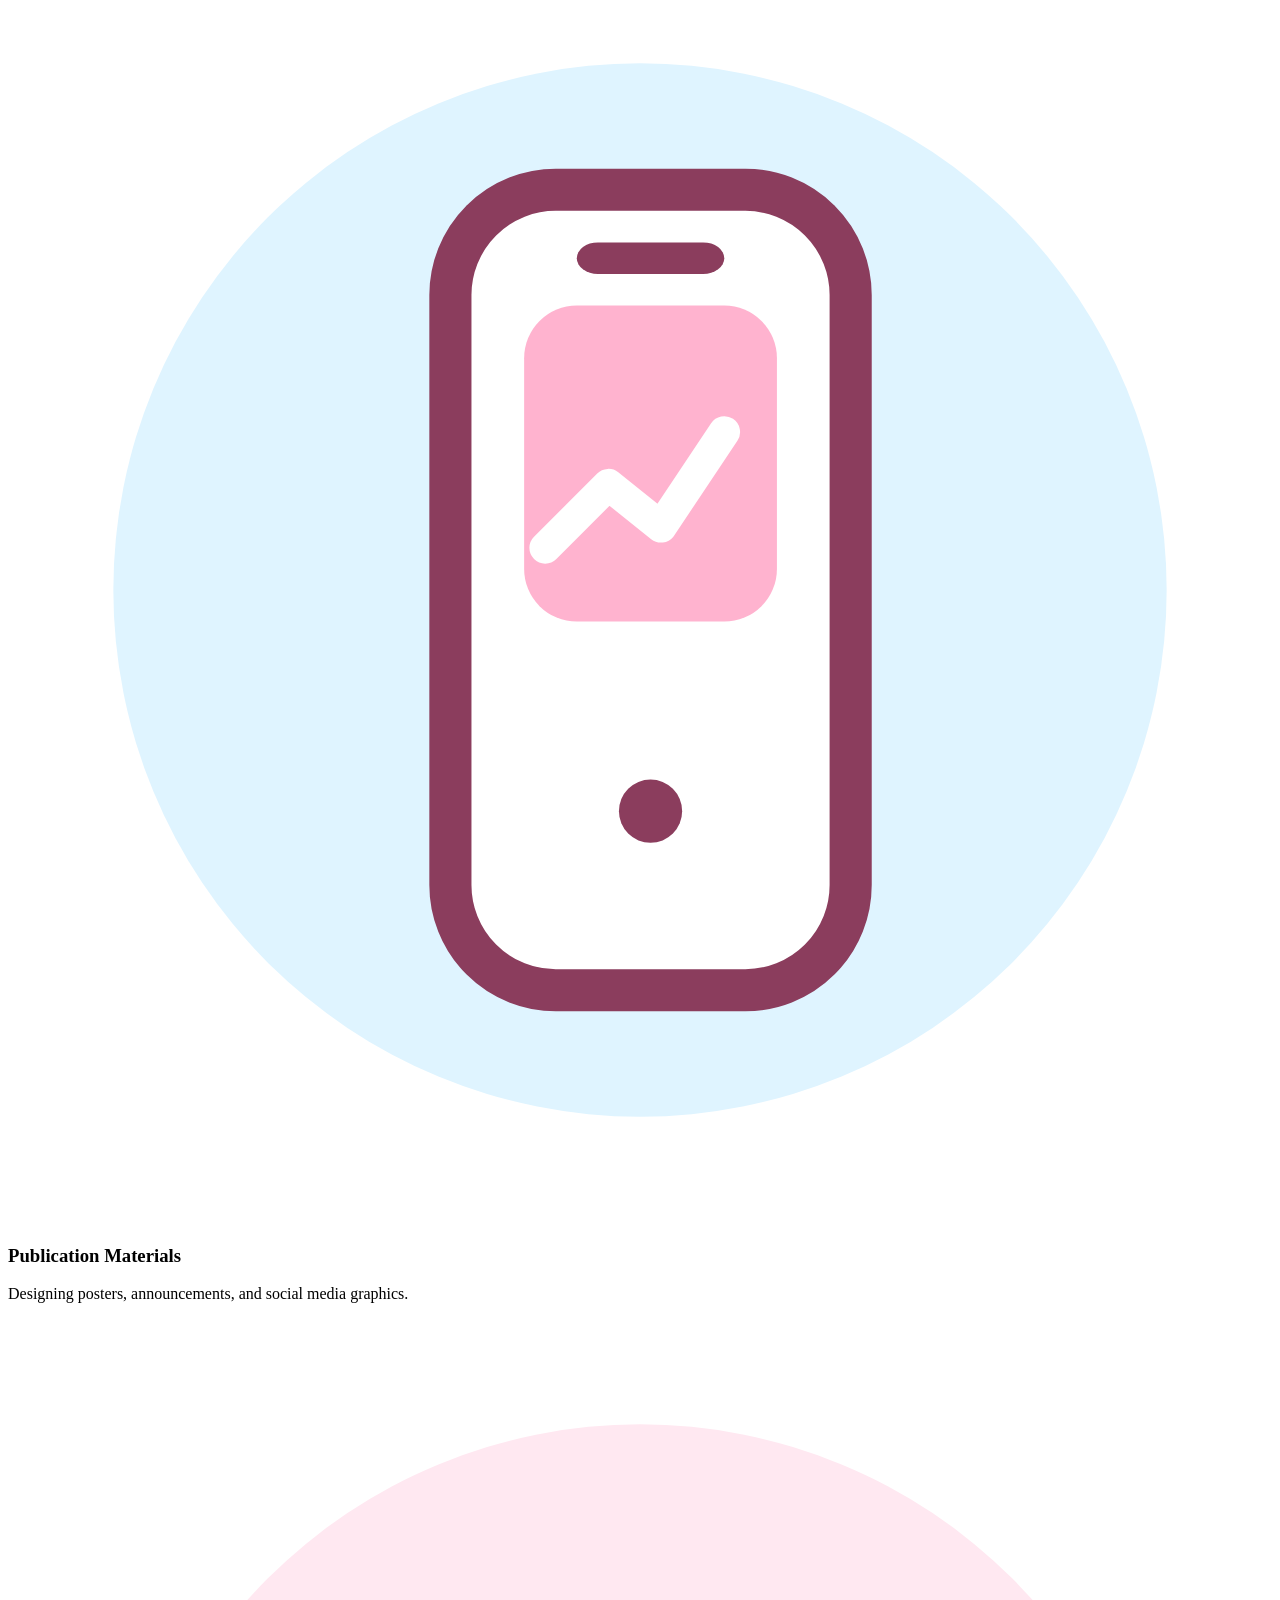
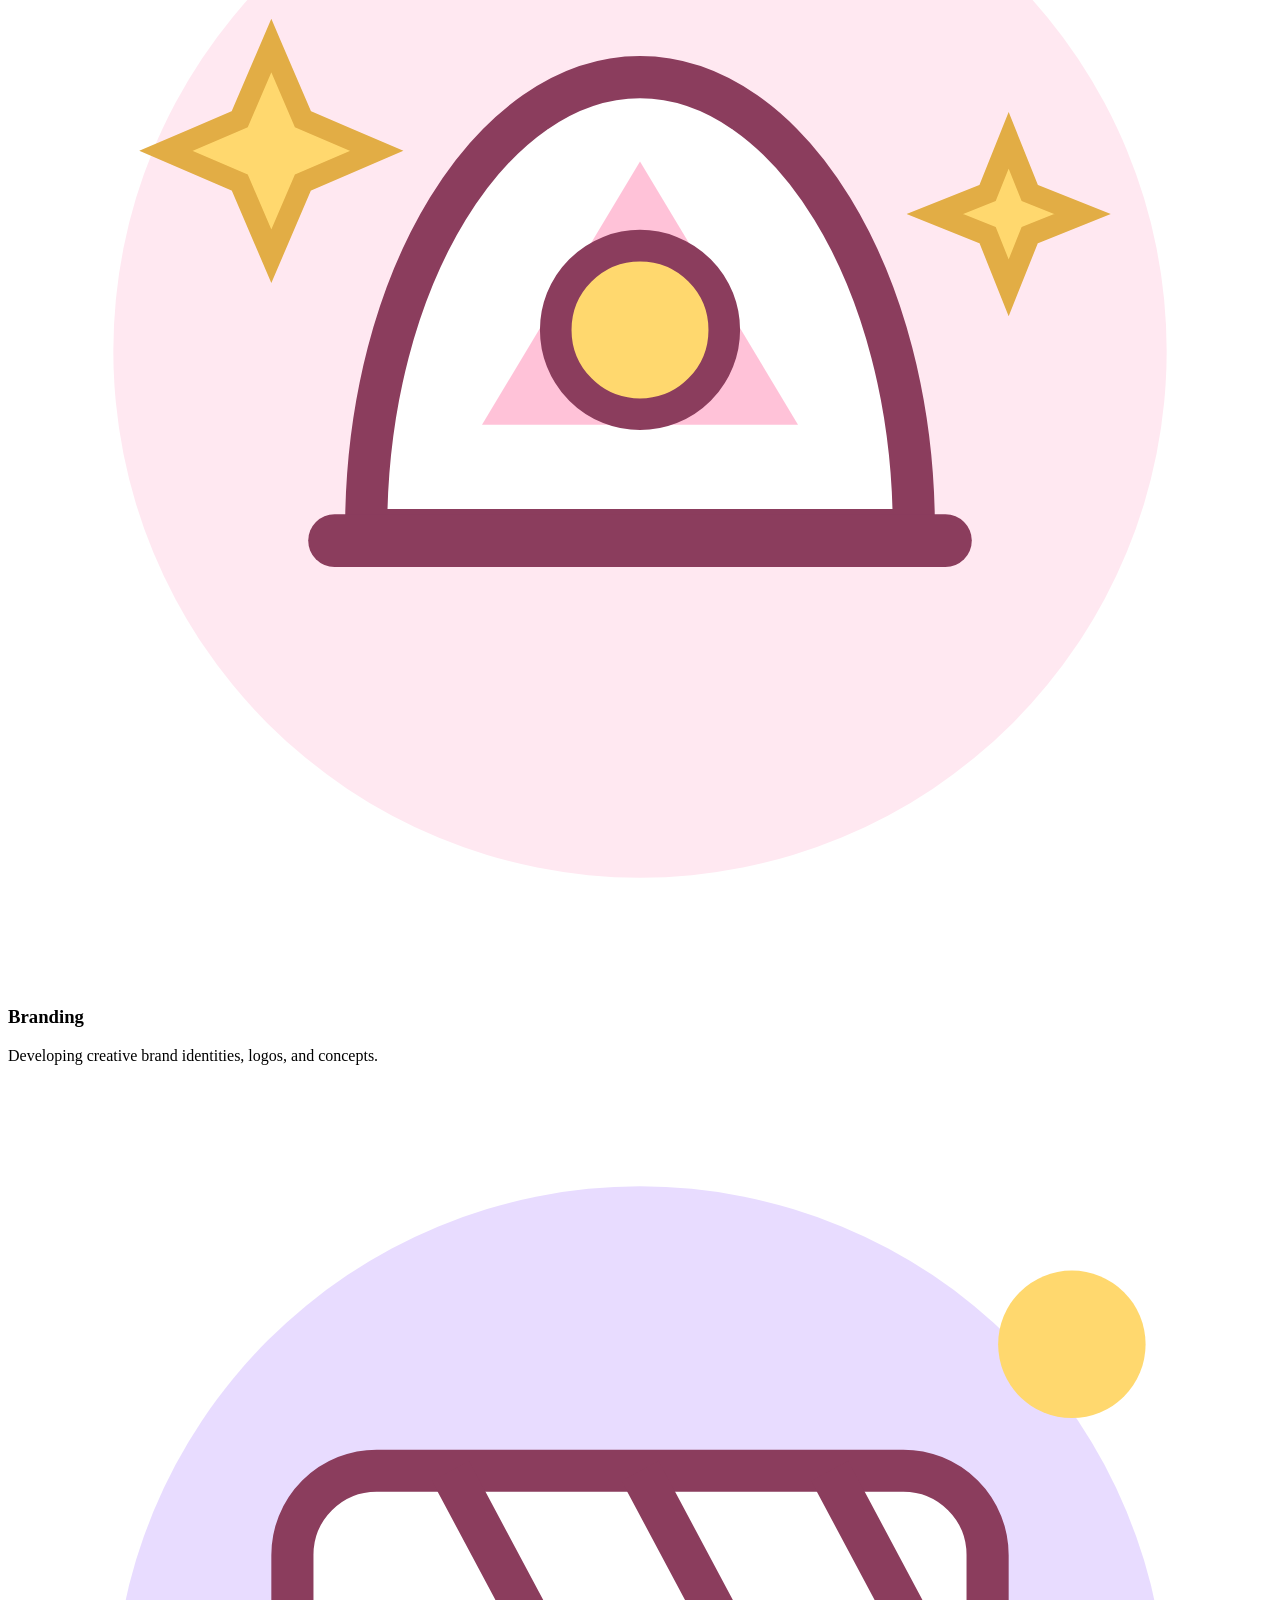
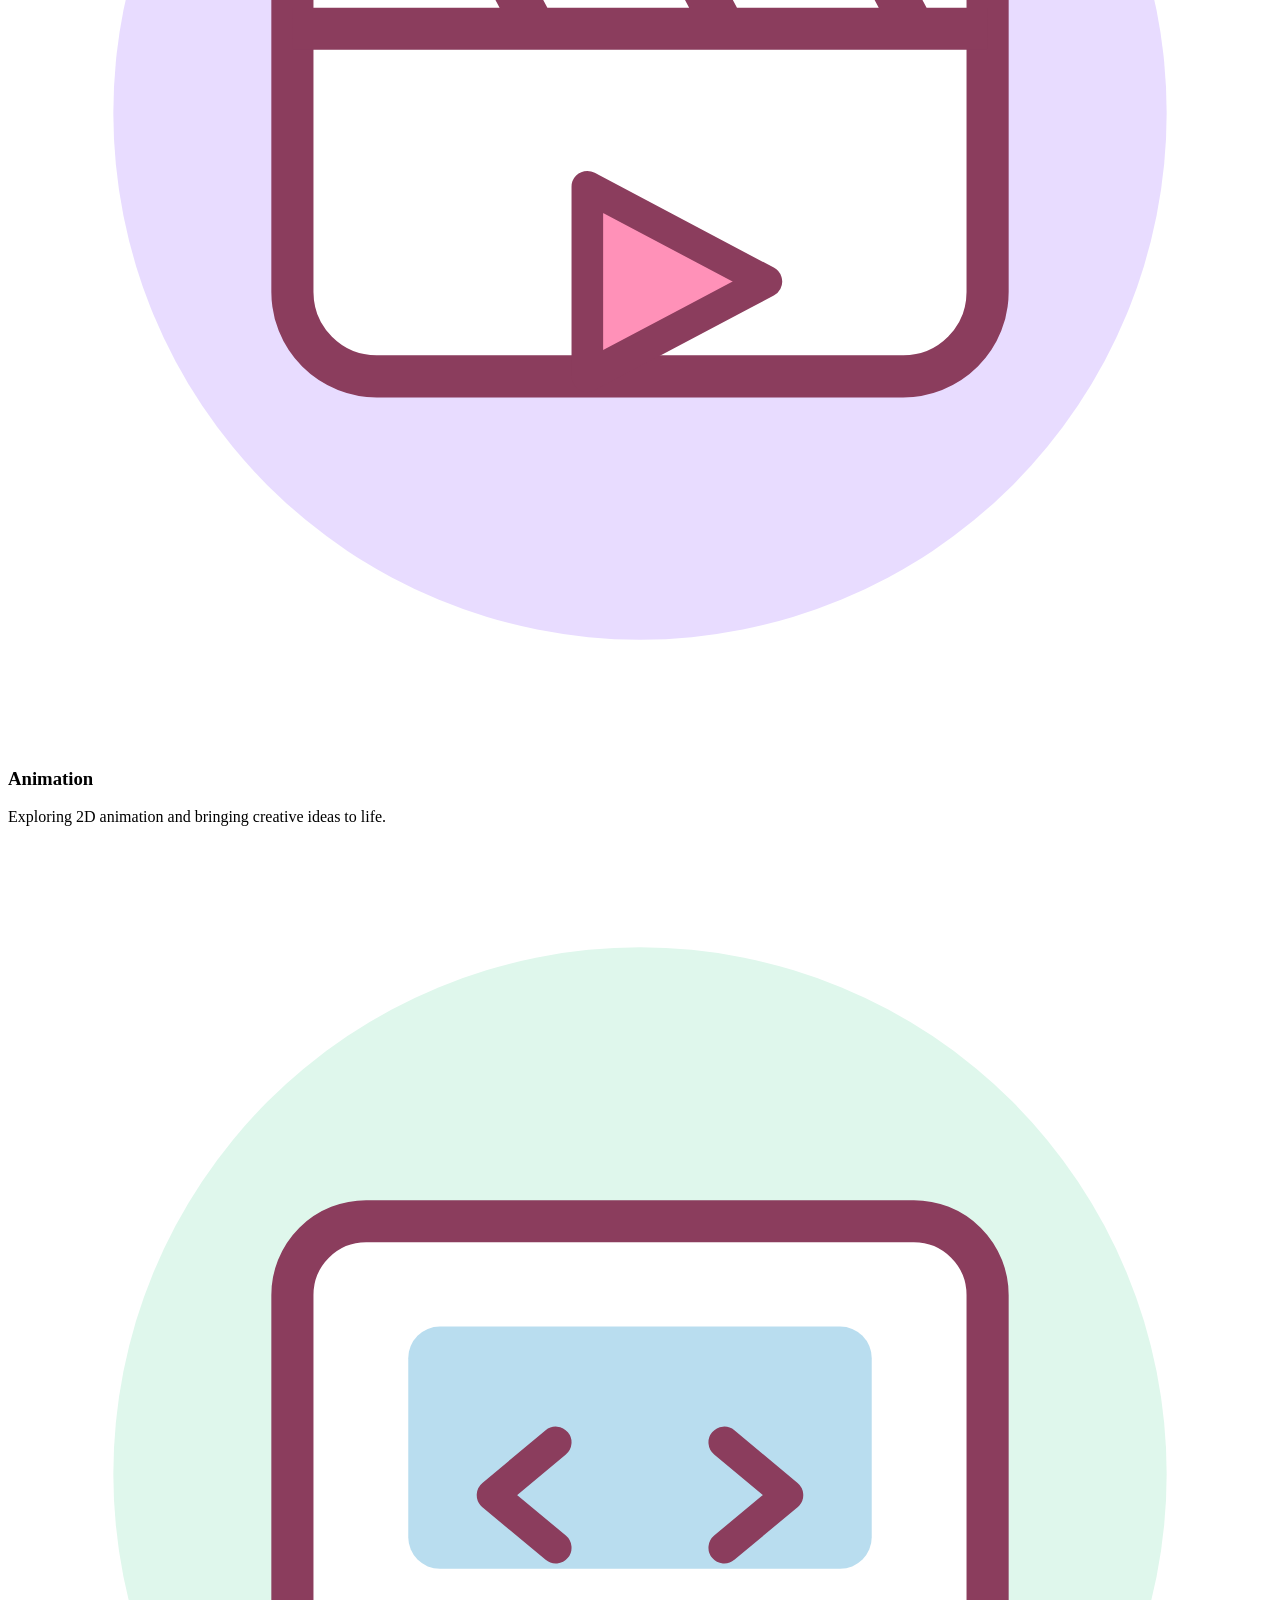
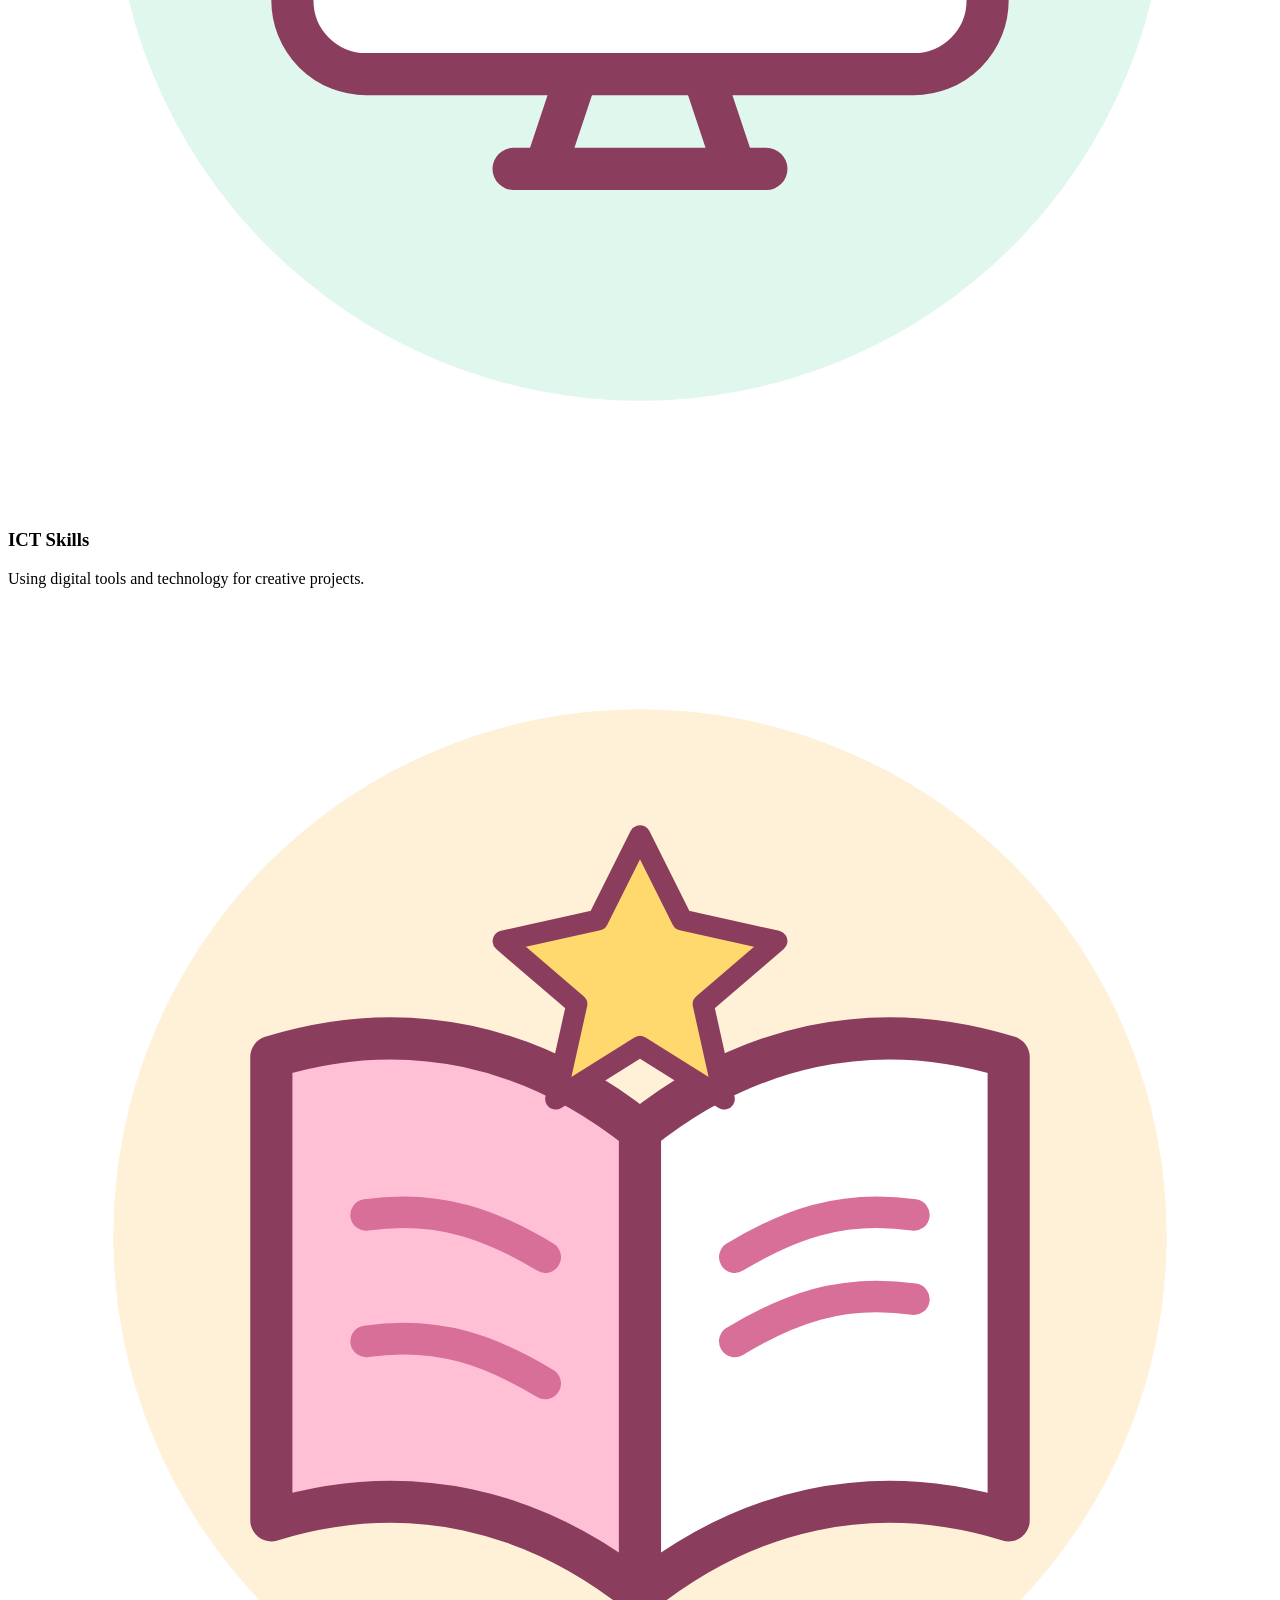
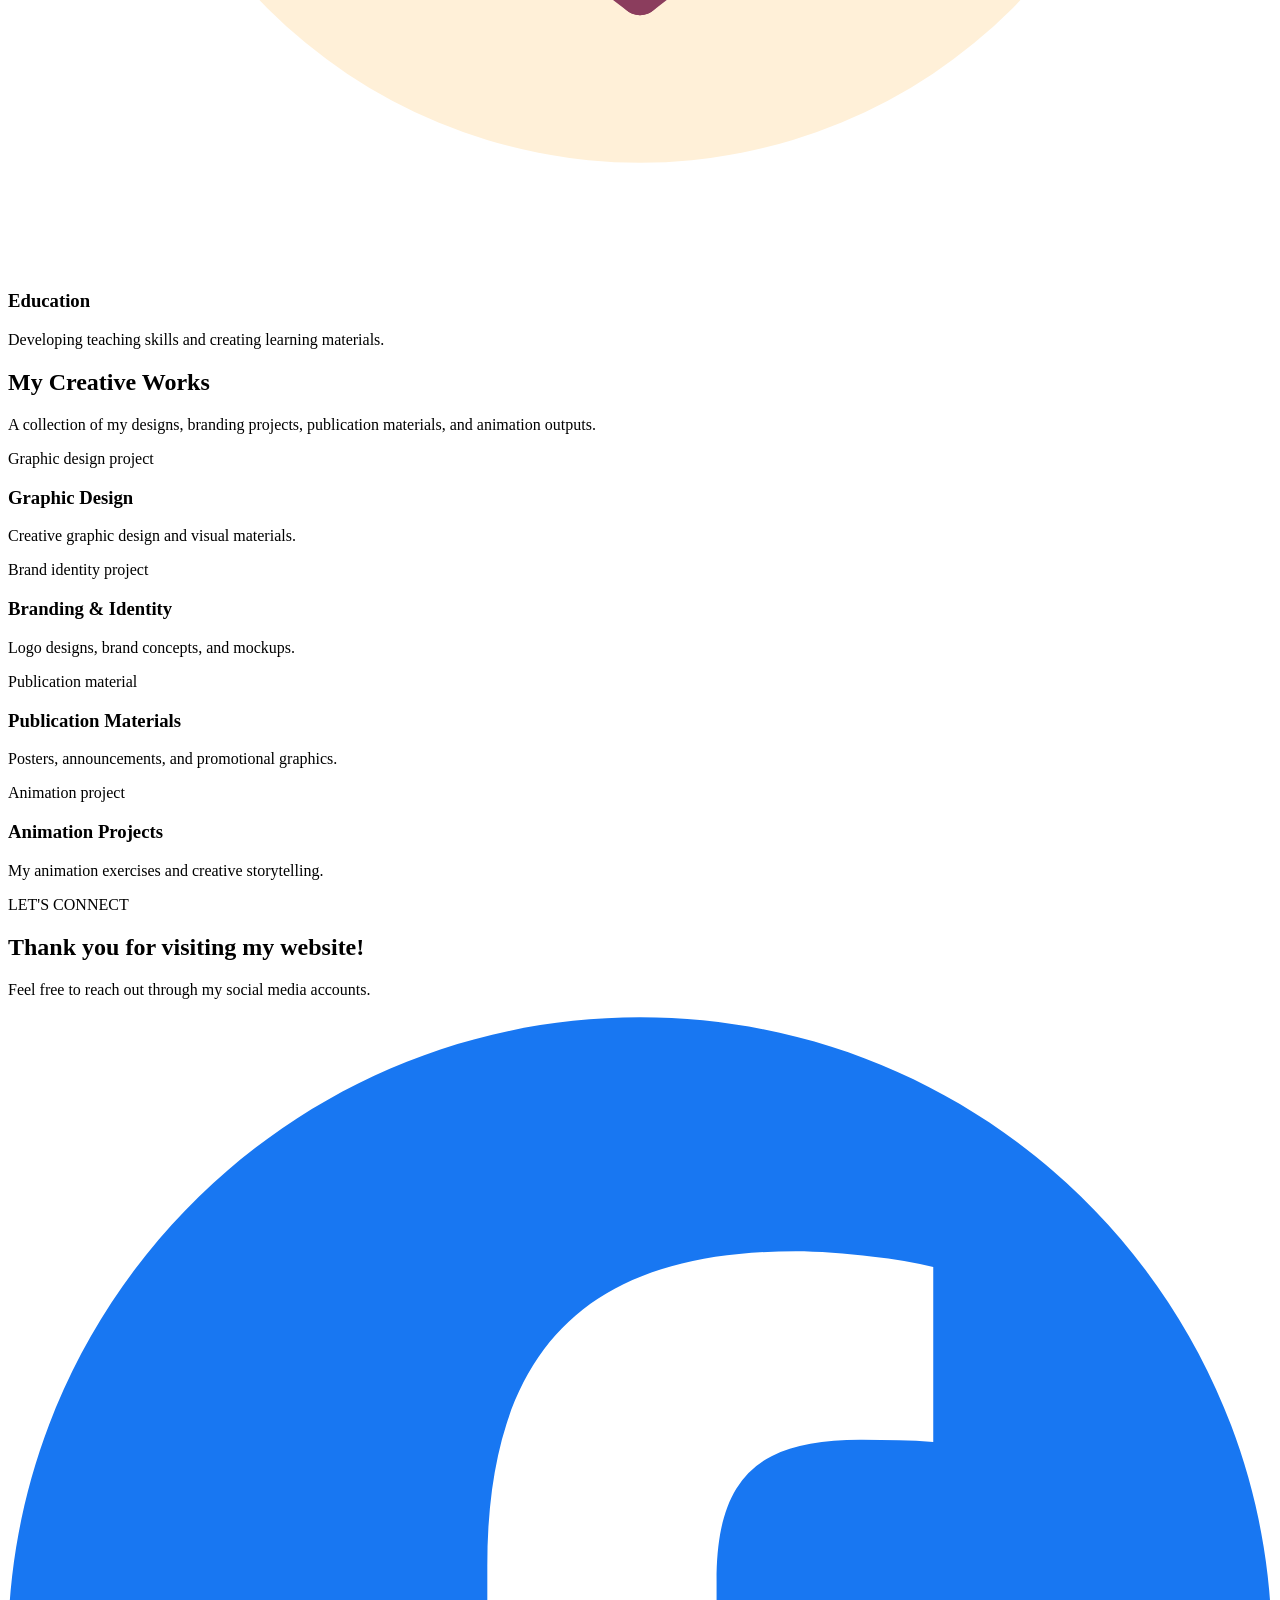
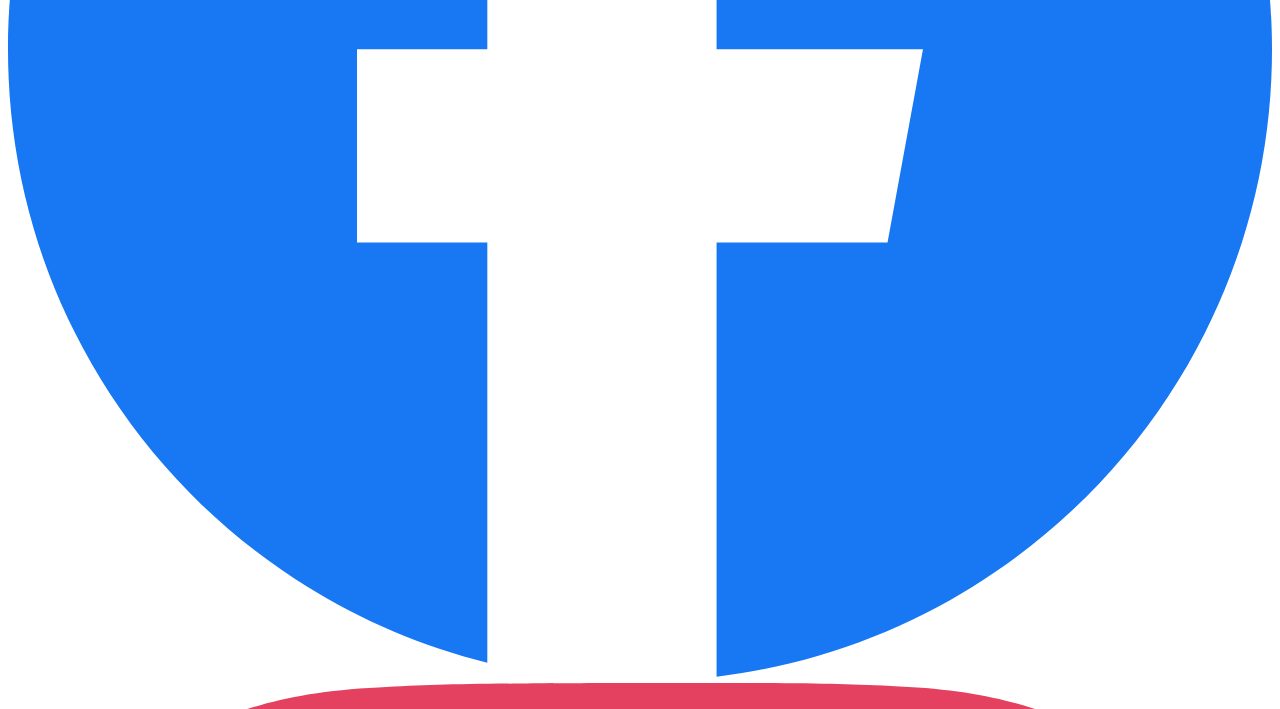
==== commit 23fd731c: "Use requested lowercase page URL" ====
--- a/index.html
+++ b/index.html
@@ -3,10 +3,10 @@
 <head>
     <meta charset="utf-8">
     <meta name="viewport" content="width=device-width, initial-scale=1">
-    <meta http-equiv="refresh" content="0; url=Eliza/Eliza.html">
+    <meta http-equiv="refresh" content="0; url=Eliza/eliza.html">
     <title>Eliza Mae Repuela</title>
 </head>
 <body>
-    <p><a href="Eliza/Eliza.html">Open Eliza Mae Repuela's website</a></p>
+    <p><a href="Eliza/eliza.html">Open Eliza Mae Repuela's website</a></p>
 </body>
 </html>
